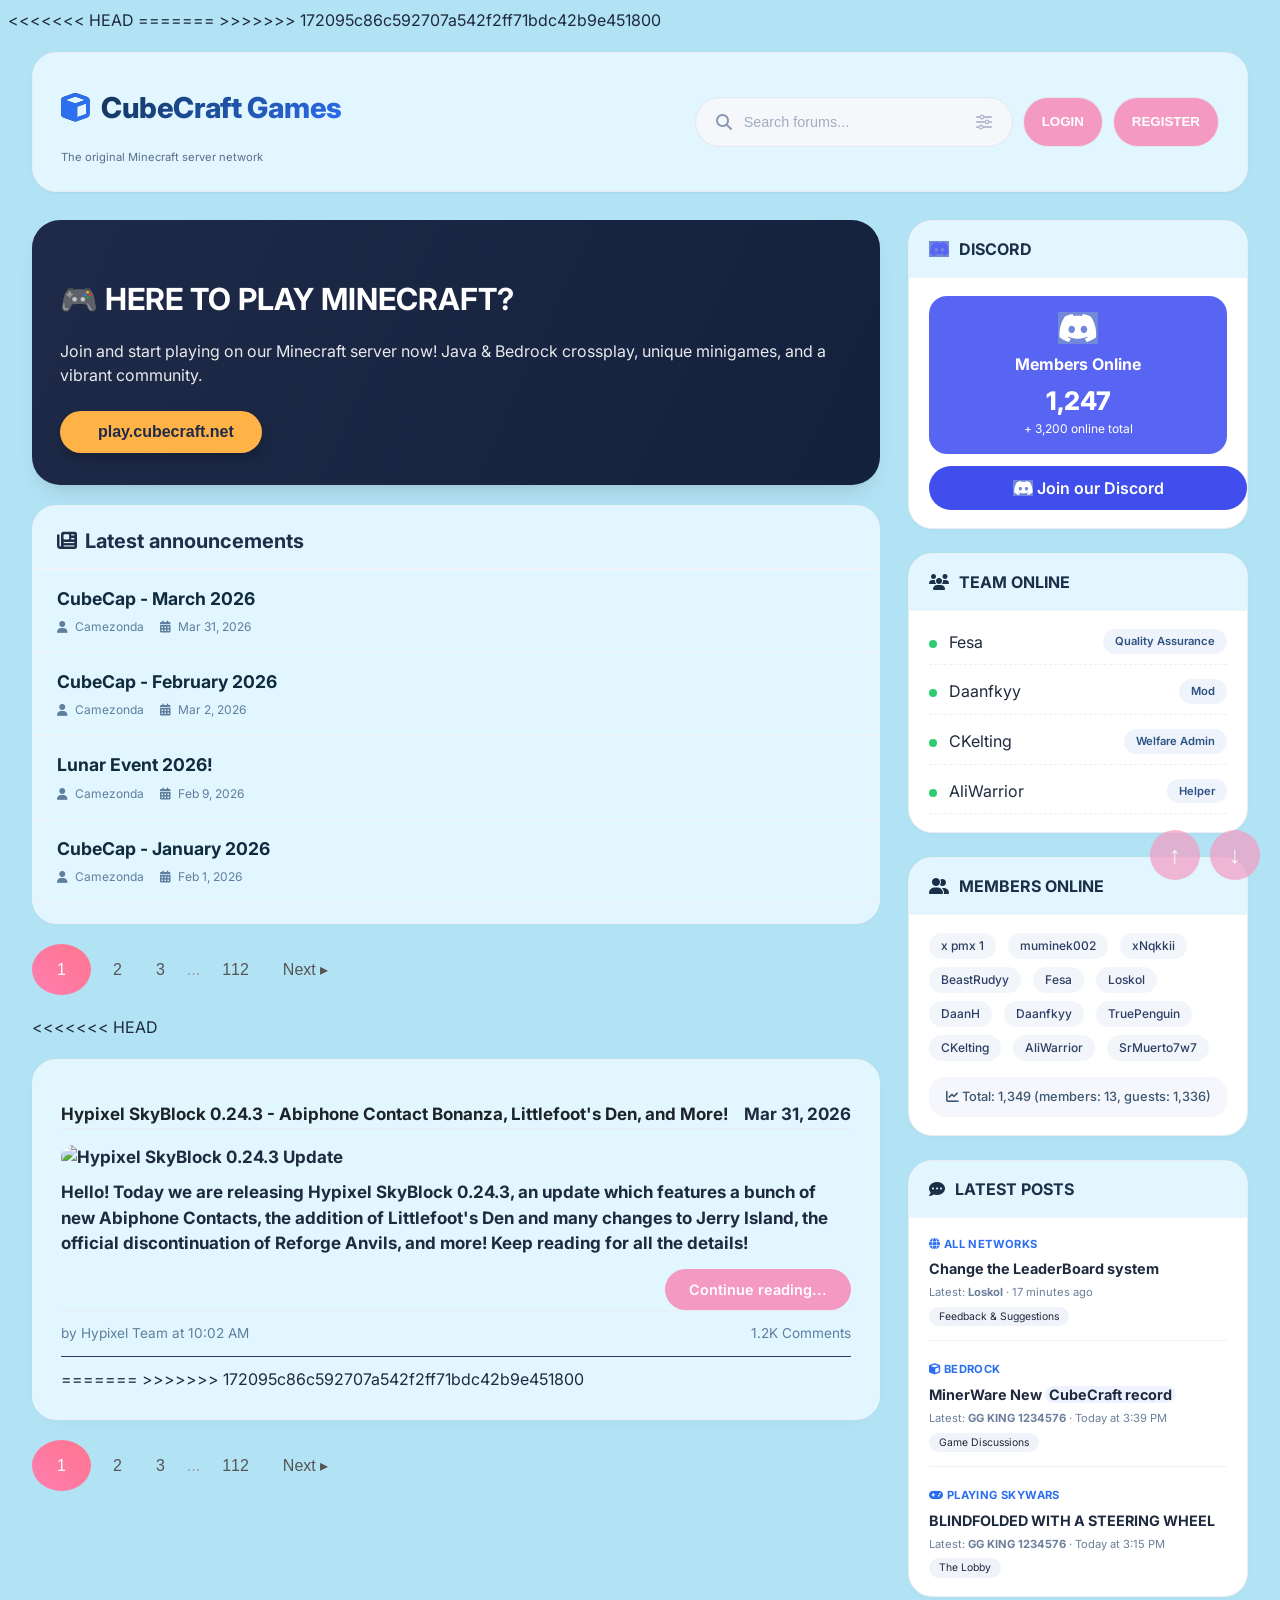
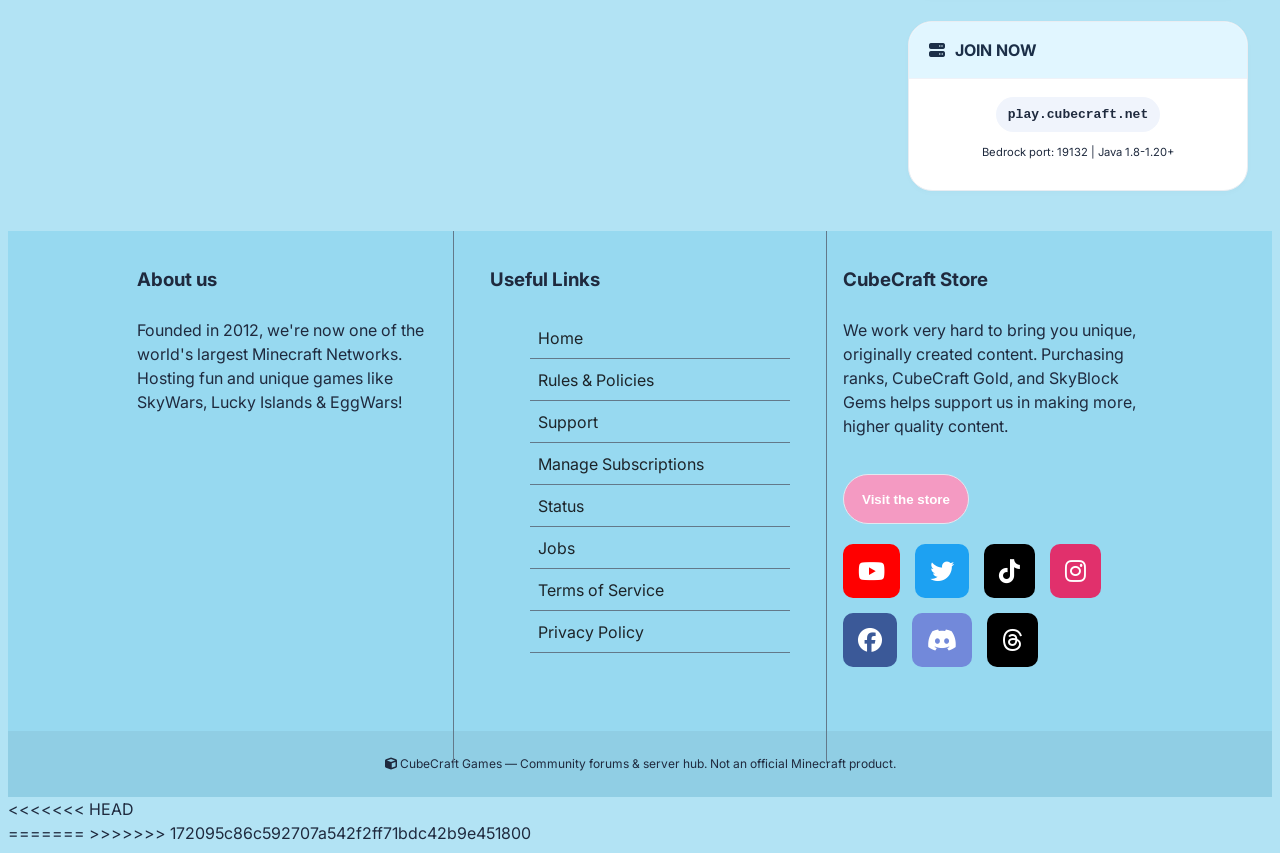
==== index.html @ 1e8a39d2 "fix conflict" ====
<!DOCTYPE html>
<html lang="en">

<head>
  <meta charset="UTF-8">
  <meta name="viewport" content="width=device-width, initial-scale=1.0, viewport-fit=cover">
  <title>CubeCraft Games - Community & Forums</title>
  <!-- Font Awesome & Google Fonts -->
  <link rel="stylesheet" href="https://cdnjs.cloudflare.com/ajax/libs/font-awesome/6.0.0-beta3/css/all.min.css">
<<<<<<< HEAD
  <link rel="stylesheet"
    href="https://fonts.googleapis.com/css2?family=Inter:opsz,wght@14..32,300;400;500;600;700&display=swap">
=======
  <link rel="stylesheet" href="https://fonts.googleapis.com/css2?family=Inter:opsz,wght@14..32,300;400;500;600;700&display=swap">
>>>>>>> 172095c86c592707a542f2ff71bdc42b9e451800
  <link rel="stylesheet" href="https://cdnjs.cloudflare.com/ajax/libs/font-awesome/6.5.0/css/all.min.css">
  <!-- External CSS -->
  <link rel="stylesheet" href="./css/main.css">
  <!-- <link rel="stylesheet" href="./lib/all.min.css">
  <link rel="stylesheet" href="./lib/all.min1.css"> -->
</head>

<body>
  <div class="forum-wrapper">
    <!-- Header with logo + search -->
    <div class="cl forum-header">
      <div class="logo-area">
        <h1><i class="fas fa-cube" style="color: #2B6EF0; margin-right: 6px;"></i> CubeCraft Games</h1>
        <p>The original Minecraft server network</p>
      </div>
      <div class="header-right">
        <div class="search-area">
          <i class="fas fa-search"></i>
          <input type="text" placeholder="Search forums...">
          <i class="fas fa-sliders-h" style="opacity: 0.6;"></i>
        </div>
        <div class="login-area">
          <button>LOGIN</button>
        </div>
        <div class="register-area">
          <button>REGISTER</button>
        </div>
      </div>
      <!-- <div class="nav">
        <ul>
          <li></li>
          <li></li>
          <li></li>
        </ul>
      </div> -->
    </div>

    <!-- Main grid: left content + right sidebar -->
    <div class="forum-grid">
      <!-- LEFT COLUMN: main feed -->
      <div class="main-content">
        <!-- Welcome Banner -->
        <div class="welcome-card">
          <h2>🎮 HERE TO PLAY MINECRAFT?</h2>
          <p>Join and start playing on our Minecraft server now! Java & Bedrock crossplay, unique minigames, and a
            vibrant community.</p>
          <button class="btn-join" id="joinServerBtn"><i class="fab fa-minecraft"></i> play.cubecraft.net</button>
        </div>

        <!-- LATEST CUBECAP & NEWS LIST -->
        <div class="cl news-list">
          <div class="section-header">
            <i class="fas fa-newspaper"></i> Latest announcements
          </div>
          <div class="news-item">
            <div class="news-title">CubeCap - March 2026</div>
            <div class="news-meta"><span><i class="fas fa-user"></i> Camezonda</span> <span><i
                  class="fas fa-calendar-alt"></i> Mar 31, 2026</span></div>
          </div>
          <div class="news-item">
            <div class="news-title">CubeCap - February 2026</div>
            <div class="news-meta"><span><i class="fas fa-user"></i> Camezonda</span> <span><i
                  class="fas fa-calendar-alt"></i> Mar 2, 2026</span></div>
          </div>
          <div class="news-item">
            <div class="news-title">Lunar Event 2026!</div>
            <div class="news-meta"><span><i class="fas fa-user"></i> Camezonda</span> <span><i
                  class="fas fa-calendar-alt"></i> Feb 9, 2026</span></div>
          </div>
          <div class="news-item">
            <div class="news-title">CubeCap - January 2026</div>
            <div class="news-meta"><span><i class="fas fa-user"></i> Camezonda</span> <span><i
                  class="fas fa-calendar-alt"></i> Feb 1, 2026</span></div>
          </div>
        </div>

        <div class="pagination">
          <a href="#" class="page active">1</a>
          <a href="#" class="page">2</a>
          <a href="#" class="page">3</a>
          <span class="dots">...</span>
          <a href="#" class="page">112</a>
          <a href="#" class="next">Next ▸</a>
        </div>

        <!-- Main text block: Hello CubeCrafters + Goodbye Nether / Overworld -->
<<<<<<< HEAD
        <!-- <div class="cl announcement-block">
=======
        <div class="cl announcement-block">
>>>>>>> 172095c86c592707a542f2ff71bdc42b9e451800
          <h3>👋 Hello CubeCrafters!</h3>
          <p>We’re changing things up, starting fresh in 2026. CubeCraft Monthly content posts will no longer happen. We
            intended for CubeCraft Monthly content drops to occur at the start of every month, with content released at
            that time. We’ve released all the minor content we wanted, and we’re now getting to the bigger long-term
            content drops, which means some months might not have big updates.</p>
          <p>But we still want to give you a monthly post. Introducing <strong>CubeCap!</strong> - An end of month recap
            of updates, events and other miscellaneous announcements to share with you. All your news in one place!</p>

          <div class="highlight">
            <i class="fas fa-fire" style="margin-right: 10px;"></i> <strong>Goodbye Nether... Hello Overworld!</strong>
          </div>
          <p>Now we all know the Free for All Nether map is not the most loved map. So it’s time to put out its flame.
            But we don’t want to remove a map without adding a new one. Introducing <strong>Overworld!</strong> - Using
            the foundations of Nether, we’ve ripped the roof off and converted it into an Overworld paradise. Available
            on Java & Bedrock, check it out!</p>
          <p style="margin-top: 12px; font-style: italic; background: #F8F2E7; padding: 12px; border-radius: 20px;">🌿
            Overworld FFA is now live — explore lush forests, ancient ruins, and fight in the open air.</p>
<<<<<<< HEAD
        </div> -->

        <div class="cl announcement-block">
          <div class="block-post">
            <h2 class="block-header">
              <a href="#">
                Hypixel SkyBlock 0.24.3 - Abiphone Contact Bonanza, Littlefoot's Den, and More!
              </a>
              <span>
                Mar 31, 2026
              </span>
            </h2>
            <div class="block-image">
              <img src="https://hypixel.net/attachments/banner-png.3557570/" alt="Hypixel SkyBlock 0.24.3 Update">
              Hello! Today we are releasing Hypixel SkyBlock 0.24.3, an update which features a bunch of new Abiphone Contacts, the addition of Littlefoot's Den and many changes to Jerry Island, the official discontinuation of Reforge Anvils, and more! Keep reading for all the details!
              <a href="#">Continue reading...</a>
            </div>
            <div class="block-footer">
              <span>by Hypixel Team at 10:02 AM</span>
              <span>1.2K Comments</span>
            </div>
          </div>
=======
>>>>>>> 172095c86c592707a542f2ff71bdc42b9e451800
        </div>

        <div class="pagination">
          <a href="#" class="page active">1</a>
          <a href="#" class="page">2</a>
          <a href="#" class="page">3</a>
          <span class="dots">...</span>
          <a href="#" class="page">112</a>
          <a href="#" class="next">Next ▸</a>
        </div>
      </div>


      <!-- RIGHT SIDEBAR: all community widgets -->
      <div class="sidebar">
        <!-- Discord widget -->
        <div class="widget">
          <div class="cl widget-title">
            <i class="fab fa-discord" style="color:#5865F2;"></i> DISCORD
          </div>
          <div class="widget-content">
            <div class="discord-stats">
              <i class="fab fa-discord fa-2x"></i>
              <div style="font-weight: bold; margin: 6px 0;">Members Online</div>
              <div style="font-size: 1.6rem; font-weight: 800;">1,247</div>
              <div style="font-size: 0.75rem;">+ 3,200 online total</div>
            </div>
            <a href="#" class="discord-btn" id="discordBtn"><i class="fab fa-discord"></i> Join our Discord</a>
          </div>
        </div>

        <!-- TEAM ONLINE widget -->
        <div class="widget">
          <div class="cl widget-title">
            <i class="fas fa-users"></i> TEAM ONLINE
          </div>
          <div class="widget-content">
            <div class="team-list">
              <div class="team-member"><span><span class="online-dot"></span> Fesa</span><span
                  class="role-badge">Quality Assurance</span></div>
              <div class="team-member"><span><span class="online-dot"></span> Daanfkyy</span><span
                  class="role-badge">Mod</span></div>
              <div class="team-member"><span><span class="online-dot"></span> CKelting</span><span
                  class="role-badge">Welfare Admin</span></div>
              <div class="team-member"><span><span class="online-dot"></span> AliWarrior</span><span
                  class="role-badge">Helper</span></div>
            </div>
          </div>
        </div>

        <!-- MEMBERS ONLINE -->
        <div class="widget">
          <div class="cl widget-title">
            <i class="fas fa-user-friends"></i> MEMBERS ONLINE
          </div>
          <div class="widget-content">
            <div class="username-cloud">
              <span>x pmx 1</span> <span>muminek002</span> <span>xNqkkii</span> <span>BeastRudyy</span>
              <span>Fesa</span> <span>Loskol</span> <span>DaanH</span> <span>Daanfkyy</span>
              <span>TruePenguin</span> <span>CKelting</span> <span>AliWarrior</span> <span>SrMuerto7w7</span>
            </div>
            <div class="total-stats">
              <i class="fas fa-chart-line"></i> Total: 1,349 (members: 13, guests: 1,336)
            </div>
          </div>
        </div>

        <!-- LATEST POSTS -->
        <div class="widget">
          <div class="cl widget-title">
            <i class="fas fa-comment-dots"></i> LATEST POSTS
          </div>
          <div class="widget-content">
            <div class="post-item">
              <div class="post-category"><i class="fas fa-globe"></i> All Networks</div>
              <div class="post-title">Change the LeaderBoard system</div>
              <div class="post-meta">Latest: <strong>Loskol</strong> · 17 minutes ago</div>
              <span class="forum-name">Feedback & Suggestions</span>
            </div>
            <div class="post-item">
              <div class="post-category"><i class="fas fa-cube"></i> Bedrock</div>
              <div class="post-title">MinerWare New <span
                  style="background:#EFF3FF; padding:0 4px; border-radius:12px;">CubeCraft record</span></div>
              <div class="post-meta">Latest: <strong>GG KING 1234576</strong> · Today at 3:39 PM</div>
              <span class="forum-name">Game Discussions</span>
            </div>
            <div class="post-item">
              <div class="post-category"><i class="fas fa-gamepad"></i> PLAYING SKYWARS</div>
              <div class="post-title">BLINDFOLDED WITH A STEERING WHEEL</div>
              <div class="post-meta">Latest: <strong>GG KING 1234576</strong> · Today at 3:15 PM</div>
              <span class="forum-name">The Lobby</span>
            </div>
          </div>
        </div>

        <!-- server IP quick reference -->
        <div class="widget">
          <div class="cl widget-title">
            <i class="fas fa-server"></i> JOIN NOW
          </div>
          <div class="widget-content" style="text-align: center;">
            <code
              style="background:#F0F4FC; padding: 8px 12px; border-radius: 32px; display:inline-block; font-weight:600;">play.cubecraft.net</code>
            <p style="font-size: 0.7rem; margin-top: 12px;">Bedrock port: 19132 | Java 1.8-1.20+</p>
          </div>
        </div>
      </div>
    </div>


  </div>

  <footer class="footer">
    <div class="pageContent">
      <div class="block">
        <div class="block-container">
          <h3>About us</h3>
          <p>Founded in 2012, we're now one of the world's largest Minecraft Networks. Hosting fun and unique games like
            SkyWars, Lucky Islands & EggWars!</p>
        </div>
      </div>
      <div class="block">
        <div class="block-container">
          <h3> Useful Links</h3>
          <ul style="list-style: none;">
            <li><a href="#">Home</a></li>
            <li><a href="#">Rules & Policies</a></li>
            <li><a href="#">Support</a></li>
            <li><a href="#">Manage Subscriptions</a></li>
            <li><a href="#">Status</a></li>
            <li><a href="#">Jobs</a></li>
            <li><a href="#">Terms of Service</a></li>
            <li><a href="#">Privacy Policy</a></li>
          </ul>
        </div>
      </div>
      <div class="block login-area block-3">
        <div class="block-container">
          <h3>CubeCraft Store</h3>
          <p>We work very hard to bring you unique, originally created content. Purchasing ranks, CubeCraft Gold, and
            SkyBlock Gems helps support us in making more, higher quality content.</p>
          <button style="margin: 20px 0px;">Visit the store</button>
        </div>
        <div class="social">
          <i class="fa-brands fa-youtube"></i>
          <i class="fa-brands fa-twitter"></i>
          <i class="fa-brands fa-tiktok"></i>
          <i class="fa-brands fa-instagram"></i>
          <i class="fa-brands fa-facebook"></i>
          <i class="fa-brands fa-discord"></i>
          <i class="fa-brands fa-threads"></i>
        </div>
      </div>
    </div>
  </footer>

  <footer class="footer-note">
    <i class="fas fa-cube"></i> CubeCraft Games — Community forums & server hub. Not an official Minecraft product.
  </footer>
<<<<<<< HEAD
  <div class="scrollButtons">
    <button id="scrollUpBtn" title="Lên đầu trang">↑</button>
    <button id="scrollDownBtn" title="Xuống cuối trang">↓</button>
  </div>
=======
>>>>>>> 172095c86c592707a542f2ff71bdc42b9e451800

  <script src="./js/script.js"></script>
</body>

</html>
---- css/main.css ----
<<<<<<< HEAD
* {
    margin: 0;
    padding: 0;
    box-sizing: border-box;
}

body {
    font-family: 'Inter', sans-serif;
    background: #b2e3f4;
    color: #1F2A3E;
    line-height: 1.5;
}

a {
    text-decoration: none;
    color: #1d2429;
}

h3 {
    height: 36px;
    margin-bottom: 6px;
}

li {
    padding: 8px;
    margin-bottom: 1px;
    border-bottom: 1px solid #63798a;
}

.forum-wrapper {
    max-width: 1350px;
    margin: 0 auto;
    padding: 20px 24px 40px;
    position: relative;
}

.cl {
    background-color: #e1f6ff !important;
}

/* header */
.forum-header {
    background: #FFFFFF;
    border-radius: 24px;
    padding: 14px 28px;
    margin-bottom: 28px;
    box-shadow: 0 2px 8px rgba(0, 0, 0, 0.02), 0 1px 2px rgba(0, 0, 0, 0.05);
    display: flex;
    align-items: center;
    justify-content: space-between;
    flex-wrap: wrap;
    
    border: 1px solid #E9EDF2;
    position: sticky;
    top: 0px;
    transition: 0.4s;
}

.forum-header.sticky-active {
    box-shadow: 0 5px 15px rgba(0,0,0,0.2);
    border-radius: 0 0 24px 24px;
}

.logo-area h1 {
    font-size: 1.8rem;
    font-weight: 800;
    background: linear-gradient(135deg, #0F2B3D, #2B6EF0);
    -webkit-background-clip: text;
    background-clip: text;
    color: transparent;
    letter-spacing: -0.3px;
}

.logo-area p {
    font-size: 0.7rem;
    color: #5B6E8C;
    margin-top: 2px;
}

.search-area {
    background: #F5F7FB;
    border-radius: 48px;
    padding: 6px 20px;
    display: flex;
    align-items: center;
    gap: 12px;
    border: 1px solid #E2E8F0;
}

.search-area i {
    color: #8A99B4;
}

.search-area input {
    border: none;
    background: transparent;
    padding: 10px 0;
    font-size: 0.9rem;
    width: 220px;
    outline: none;
    font-weight: 500;
}

.search-area input::placeholder {
    color: #A0AEC0;
}

.header-right {
    display: flex;
    align-items: center;
    gap: 10px;
}

.login-area button,
.register-area button {
    border: 1px solid #E2E8F0;
    background: #f49ac2;
    color: white;
    padding: 6px 18px;
    border-radius: 999px;
    font-weight: 600;
    cursor: pointer;
    transition: background 0.2s, transform 0.2s, box-shadow 0.2s;
    display: inline-flex;
    align-items: center;
    gap: 8px;
    height: 50px;
}

.login-area button:hover,
.register-area button:hover {
    opacity: 0.5;
    transform: translateY(-3px);
}



/* 2-col layout */
.forum-grid {
    display: grid;
    grid-template-columns: 1fr 340px;
    gap: 28px;
}

.main-content {
    display: flex;
    flex-direction: column;
    gap: 20px;
}

/* welcome card */
.welcome-card {
    background: linear-gradient(115deg, #1E2A47 0%, #14213D 100%);
    border-radius: 28px;
    padding: 32px 28px;
    color: white;
    box-shadow: 0 12px 24px -12px rgba(0, 0, 0, 0.2);
}

.welcome-card h2 {
    font-size: 1.9rem;
    font-weight: 700;
    margin-bottom: 12px;
}

.welcome-card p {
    font-size: 1rem;
    opacity: 0.9;
    margin-bottom: 24px;
}

.btn-join {
    background: #FFB347;
    color: #1E2A47;
    border: none;
    padding: 12px 28px;
    border-radius: 40px;
    font-weight: 700;
    display: inline-flex;
    align-items: center;
    gap: 10px;
    font-size: 1rem;
    cursor: pointer;
    transition: 0.2s;
    box-shadow: 0 6px 12px rgba(0,0,0,0.2);
}

.btn-join:hover {
    background: #FFA01E;
    transform: translateY(-2px);
}

/* news list */
.news-list {
    background: white;
    border-radius: 24px;
    padding: 20px 0;
    border: 1px solid #EDF2F7;
    box-shadow: 0 1px 3px rgba(0,0,0,0.03);
}

.section-header {
    padding: 0 24px 12px 24px;
    border-bottom: 2px solid #F0F4FA;
    font-weight: 700;
    font-size: 1.25rem;
    display: flex;
    align-items: center;
    gap: 8px;
    color: #1E2F4A;
}

.news-item {
    padding: 16px 24px;
    border-bottom: 1px solid #F0F2F5;
    transition: 0.1s;
}

.news-item:hover {
    background: #FCFDFF;
}

.news-title {
    font-weight: 700;
    font-size: 1.1rem;
    color: #0F2B3D;
}

.news-meta {
    font-size: 0.75rem;
    color: #5F7F9E;
    margin-top: 6px;
    display: flex;
    gap: 16px;
}

.news-meta i {
    margin-right: 4px;
}

/* page */
.pagination {
    display: flex;
    align-items: center;
    gap: 10px;
    font-family: Arial;
}

.page {
    text-decoration: none;
    color: #555;
    padding: 8px 12px;
    border-radius: 50%;
    transition: 0.3s;
}

.page.active {
    background: linear-gradient(45deg, #ff7eb3, #ff758c);
    color: white;
    width: 35px;
    height: 35px;
    display: flex;
    align-items: center;
    justify-content: center;
}

.page:hover {
    background: #eee;
}

.dots {
    color: #999;
}

.next {
    text-decoration: none;
    color: #555;
    padding: 8px 12px;
}

/* announcement block */
.announcement-block {
    background: white;
    border-radius: 24px;
    padding: 28px;
    border-left: 6px solid #2B6EF0;
    border: 1px solid #EFF3F8;
    box-shadow: 0 4px 12px rgba(0,0,0,0.02);
}

.block-header {
    font-size: 17px;
    font-weight: 700;
    margin-bottom: 12px;
    display: flex;
    justify-content: space-between;
    border-bottom: 1px solid #E9EDF2;
}

.block-image {
    margin-top: 16px;
    font-size: 17px;
    font-weight: 700;
    display: flex;
    flex-direction: column;
}

.block-image img{
    width: 100%;
    border-radius: 16px;
    margin-bottom: 10px;
}

.block-image a {
    align-self: flex-end;
    background: #f49ac2;
    color: white;
    padding: 10px 24px;
    border-radius: 24px;
    font-size: 0.9rem;
    font-weight: 600;
    transition: 0.2s;
    margin-top: 12px;
    display: inline-block;
    text-decoration: none;
}

.block-image a:hover {
    transform: translateY(-2px);
    box-shadow: 0 4px 12px rgba(43, 110, 240, 0.3);
}

.block-footer {
    display: flex;
    justify-content: space-between;
    align-items: center;
    margin-bottom: 12.5px;
    padding-top: 12px;
    border-top: 1px solid #E9EDF2;
    font-size: 0.85rem;
    color: #5F7F9E;
}

.block-post {
    margin-bottom: 10px;
    border-bottom: 1px solid #2C3E66;
}


/* sidebar widgets */
.sidebar {
    display: flex;
    flex-direction: column;
    gap: 24px;
}

.widget {
    background: white;
    border-radius: 24px;
    border: 1px solid #E9EDF2;
    overflow: hidden;
    box-shadow: 0 2px 6px rgba(0,0,0,0.02);
}

.widget-title {
    background: #F8FAFE;
    padding: 16px 20px;
    font-weight: 700;
    font-size: 1rem;
    border-bottom: 1px solid #EFF2F8;
    display: flex;
    align-items: center;
    gap: 10px;
    color: #1C2F48;
}

.widget-content {
    padding: 18px 20px;
}

.discord-stats {
    background: #5865F2;
    border-radius: 18px;
    padding: 16px;
    color: white;
    margin-bottom: 12px;
    text-align: center;
}

.discord-btn {
    background: #404EED;
    display: inline-block;
    width: 100%;
    text-align: center;
    padding: 10px;
    border-radius: 40px;
    color: white;
    font-weight: 600;
    text-decoration: none;
    transition: 0.2s;
}

.discord-btn:hover {
    background: #4752C4;
}

.team-list {
    display: flex;
    flex-direction: column;
    gap: 14px;
}

.team-member {
    display: flex;
    align-items: center;
    justify-content: space-between;
    border-bottom: 1px dashed #ECF0F5;
    padding-bottom: 10px;
}

.member-name {
    font-weight: 600;
}

.role-badge {
    background: #EFF3FC;
    padding: 4px 12px;
    border-radius: 60px;
    font-size: 0.7rem;
    font-weight: 600;
    color: #2C5282;
}

.online-dot {
    width: 8px;
    height: 8px;
    background: #2ECC71;
    border-radius: 50%;
    display: inline-block;
    margin-right: 8px;
}

.username-cloud {
    display: flex;
    flex-wrap: wrap;
    gap: 8px 12px;
    margin-bottom: 16px;
}

.username-cloud span {
    background: #F2F5F9;
    padding: 4px 12px;
    border-radius: 40px;
    font-size: 0.75rem;
    font-weight: 500;
    color: #2C3E66;
}

.total-stats {
    font-size: 0.8rem;
    background: #F5F7FC;
    padding: 10px;
    border-radius: 16px;
    text-align: center;
    margin-top: 8px;
    color: #3A5670;
    font-weight: 500;
}

.post-item {
    margin-bottom: 20px;
    border-bottom: 1px solid #F0F2F6;
    padding-bottom: 14px;
}

.post-item:last-child {
    border-bottom: none;
    margin-bottom: 0;
    padding-bottom: 0;
}

.post-category {
    font-size: 0.7rem;
    font-weight: 700;
    text-transform: uppercase;
    color: #2B6EF0;
    letter-spacing: 0.4px;
}

.post-title {
    font-weight: 700;
    margin: 6px 0 4px;
    font-size: 0.9rem;
}

.post-meta {
    font-size: 0.7rem;
    color: #6C7F9C;
}

.forum-name {
    background: #F0F3F9;
    display: inline-block;
    padding: 2px 10px;
    border-radius: 30px;
    font-size: 0.65rem;
    margin-top: 6px;
}

.footer {
    background: #97d9f0;
    height: 500px;
    padding: 0px 220px;
}

.footer-note {
    /* margin-top: 40px; */
    text-align: center;
    font-size: 0.75rem;
    background-color: #90cee4;
    /* border-top: 1px solid #E2E8F0; */
    padding: 24px 0px;
}

.pageContent {
    max-width: 600px !important;
    z-index: 2;
    position: relative;
    display: flex;
    flex-direction: row;
    gap: 20px;
    margin: 0 auto;
    justify-content: center;
}

.block {
    display: flex;
    flex-direction: column;
    min-height: 500px;
    padding: 16px;
    min-width: 300px;
}

.block:last-child {
    border-left: 1px solid #63798a;
}

.block:first-child {
    border-right: 1px solid #63798a;
}

.social {
    display: flex;
    gap: 15px;
    flex-wrap: wrap;
}

.social i {
    font-size: 24px;
    padding: 15px;
    border-radius: 10px;
    color: white;
}

.fa-youtube { background: red; }
.fa-twitter { background: #1da1f2; }
.fa-tiktok { background: black; }
.fa-instagram { background: #e1306c; }
.fa-facebook { background: #3b5998; }
.fa-discord { background: #7289da; }
.fa-threads {background: black;}

.link-buttons {
    display: flex;
    flex-wrap: wrap;
    gap: 10px;
    margin-top: 10px;
}

.link-buttons button {
    background: #FFFFFF;
    border: 1px solid #E2E8F0;
    color: #1F2A3E;
    padding: 8px 12px;
    border-radius: 20px;
    font-family: 'Inter', sans-serif;
    font-weight: 500;
    cursor: pointer;
    transition: background 0.2s;
}

.link-buttons button:hover {
    background: #F5F7FB;
}

#scrollUpBtn, #scrollDownBtn {
  position: fixed;
  right: 20px;
  color: white;
  border: none;
  border-radius: 50%;
  width: 50px;
  height: 50px;
  font-size: 24px;
  cursor: pointer;
  opacity: 0.7;
  transition: opacity 0.3s;
  z-index: 1000;
  background-color: #f49ac2;
}

#scrollUpBtn {
  bottom: 20px;
  right: 80px;
}

#scrollDownBtn {
  bottom: 20px;
  right: 20px;
}

#scrollUpBtn:hover, #scrollDownBtn:hover {
  opacity: .5;
  transform: translateY(-2.5px);
}

@media (max-width: 880px) {
    .forum-grid {
        grid-template-columns: 1fr;
    }
    .forum-header {
        flex-direction: column;
        align-items: stretch;
    }
    .search-area {
        width: 100%;
    }
    .search-area input {
        width: 100%;
    }
=======
* {
    margin: 0;
    padding: 0;
    box-sizing: border-box;
}

body {
    font-family: 'Inter', sans-serif;
    background: #b2e3f4;
    color: #1F2A3E;
    line-height: 1.5;
}

a {
    text-decoration: none;
    color: #1d2429;
}

h3 {
    height: 36px;
    margin-bottom: 6px;
}

li {
    padding: 8px;
    margin-bottom: 1px;
    border-bottom: 1px solid #63798a;
}

.forum-wrapper {
    max-width: 1350px;
    margin: 0 auto;
    padding: 20px 24px 40px;
    position: relative;
}

.cl {
    background-color: #e1f6ff !important;
}

/* header */
.forum-header {
    background: #FFFFFF;
    border-radius: 24px;
    padding: 14px 28px;
    margin-bottom: 28px;
    box-shadow: 0 2px 8px rgba(0, 0, 0, 0.02), 0 1px 2px rgba(0, 0, 0, 0.05);
    display: flex;
    align-items: center;
    justify-content: space-between;
    flex-wrap: wrap;
    
    border: 1px solid #E9EDF2;
    position: sticky;
    top: 0px;
    transition: 0.4s;
}

.forum-header.sticky-active {
    box-shadow: 0 5px 15px rgba(0,0,0,0.2);
    border-radius: 0 0 24px 24px;
}

.logo-area h1 {
    font-size: 1.8rem;
    font-weight: 800;
    background: linear-gradient(135deg, #0F2B3D, #2B6EF0);
    -webkit-background-clip: text;
    background-clip: text;
    color: transparent;
    letter-spacing: -0.3px;
}

.logo-area p {
    font-size: 0.7rem;
    color: #5B6E8C;
    margin-top: 2px;
}

.search-area {
    background: #F5F7FB;
    border-radius: 48px;
    padding: 6px 20px;
    display: flex;
    align-items: center;
    gap: 12px;
    border: 1px solid #E2E8F0;
}

.search-area i {
    color: #8A99B4;
}

.search-area input {
    border: none;
    background: transparent;
    padding: 10px 0;
    font-size: 0.9rem;
    width: 220px;
    outline: none;
    font-weight: 500;
}

.search-area input::placeholder {
    color: #A0AEC0;
}

.header-right {
    display: flex;
    align-items: center;
    gap: 10px;
}

.login-area button,
.register-area button {
    border: 1px solid #E2E8F0;
    background: #f49ac2;
    color: white;
    padding: 6px 18px;
    border-radius: 999px;
    font-weight: 600;
    cursor: pointer;
    transition: background 0.2s, transform 0.2s, box-shadow 0.2s;
    display: inline-flex;
    align-items: center;
    gap: 8px;
    height: 50px;
}

.login-area button:hover,
.register-area button:hover {
    opacity: 0.5;
    transform: translateY(-3px);
}



/* 2-col layout */
.forum-grid {
    display: grid;
    grid-template-columns: 1fr 340px;
    gap: 28px;
}

.main-content {
    display: flex;
    flex-direction: column;
    gap: 20px;
}

/* welcome card */
.welcome-card {
    background: linear-gradient(115deg, #1E2A47 0%, #14213D 100%);
    border-radius: 28px;
    padding: 32px 28px;
    color: white;
    box-shadow: 0 12px 24px -12px rgba(0, 0, 0, 0.2);
}

.welcome-card h2 {
    font-size: 1.9rem;
    font-weight: 700;
    margin-bottom: 12px;
}

.welcome-card p {
    font-size: 1rem;
    opacity: 0.9;
    margin-bottom: 24px;
}

.btn-join {
    background: #FFB347;
    color: #1E2A47;
    border: none;
    padding: 12px 28px;
    border-radius: 40px;
    font-weight: 700;
    display: inline-flex;
    align-items: center;
    gap: 10px;
    font-size: 1rem;
    cursor: pointer;
    transition: 0.2s;
    box-shadow: 0 6px 12px rgba(0,0,0,0.2);
}

.btn-join:hover {
    background: #FFA01E;
    transform: translateY(-2px);
}

/* news list */
.news-list {
    background: white;
    border-radius: 24px;
    padding: 20px 0;
    border: 1px solid #EDF2F7;
    box-shadow: 0 1px 3px rgba(0,0,0,0.03);
}

.section-header {
    padding: 0 24px 12px 24px;
    border-bottom: 2px solid #F0F4FA;
    font-weight: 700;
    font-size: 1.25rem;
    display: flex;
    align-items: center;
    gap: 8px;
    color: #1E2F4A;
}

.news-item {
    padding: 16px 24px;
    border-bottom: 1px solid #F0F2F5;
    transition: 0.1s;
}

.news-item:hover {
    background: #FCFDFF;
}

.news-title {
    font-weight: 700;
    font-size: 1.1rem;
    color: #0F2B3D;
}

.news-meta {
    font-size: 0.75rem;
    color: #5F7F9E;
    margin-top: 6px;
    display: flex;
    gap: 16px;
}

.news-meta i {
    margin-right: 4px;
}

/* page */
.pagination {
    display: flex;
    align-items: center;
    gap: 10px;
    font-family: Arial;
}

.page {
    text-decoration: none;
    color: #555;
    padding: 8px 12px;
    border-radius: 50%;
    transition: 0.3s;
}

.page.active {
    background: linear-gradient(45deg, #ff7eb3, #ff758c);
    color: white;
    width: 35px;
    height: 35px;
    display: flex;
    align-items: center;
    justify-content: center;
}

.page:hover {
    background: #eee;
}

.dots {
    color: #999;
}

.next {
    text-decoration: none;
    color: #555;
    padding: 8px 12px;
}

/* announcement block */
.announcement-block {
    background: white;
    border-radius: 24px;
    padding: 28px;
    border-left: 6px solid #2B6EF0;
    border: 1px solid #EFF3F8;
    box-shadow: 0 4px 12px rgba(0,0,0,0.02);
}

.announcement-block h3 {
    font-size: 1.6rem;
    font-weight: 700;
    margin-bottom: 16px;
    color: #0F2E3F;
}

.announcement-block p {
    margin-bottom: 16px;
    color: #2C3E50;
    line-height: 1.55;
}

.highlight {
    background: #F0F7FF;
    padding: 12px 18px;
    border-radius: 20px;
    font-weight: 500;
    margin: 20px 0;
    color: #1E4A76;
}

/* sidebar widgets */
.sidebar {
    display: flex;
    flex-direction: column;
    gap: 24px;
}

.widget {
    background: white;
    border-radius: 24px;
    border: 1px solid #E9EDF2;
    overflow: hidden;
    box-shadow: 0 2px 6px rgba(0,0,0,0.02);
}

.widget-title {
    background: #F8FAFE;
    padding: 16px 20px;
    font-weight: 700;
    font-size: 1rem;
    border-bottom: 1px solid #EFF2F8;
    display: flex;
    align-items: center;
    gap: 10px;
    color: #1C2F48;
}

.widget-content {
    padding: 18px 20px;
}

.discord-stats {
    background: #5865F2;
    border-radius: 18px;
    padding: 16px;
    color: white;
    margin-bottom: 12px;
    text-align: center;
}

.discord-btn {
    background: #404EED;
    display: inline-block;
    width: 100%;
    text-align: center;
    padding: 10px;
    border-radius: 40px;
    color: white;
    font-weight: 600;
    text-decoration: none;
    transition: 0.2s;
}

.discord-btn:hover {
    background: #4752C4;
}

.team-list {
    display: flex;
    flex-direction: column;
    gap: 14px;
}

.team-member {
    display: flex;
    align-items: center;
    justify-content: space-between;
    border-bottom: 1px dashed #ECF0F5;
    padding-bottom: 10px;
}

.member-name {
    font-weight: 600;
}

.role-badge {
    background: #EFF3FC;
    padding: 4px 12px;
    border-radius: 60px;
    font-size: 0.7rem;
    font-weight: 600;
    color: #2C5282;
}

.online-dot {
    width: 8px;
    height: 8px;
    background: #2ECC71;
    border-radius: 50%;
    display: inline-block;
    margin-right: 8px;
}

.username-cloud {
    display: flex;
    flex-wrap: wrap;
    gap: 8px 12px;
    margin-bottom: 16px;
}

.username-cloud span {
    background: #F2F5F9;
    padding: 4px 12px;
    border-radius: 40px;
    font-size: 0.75rem;
    font-weight: 500;
    color: #2C3E66;
}

.total-stats {
    font-size: 0.8rem;
    background: #F5F7FC;
    padding: 10px;
    border-radius: 16px;
    text-align: center;
    margin-top: 8px;
    color: #3A5670;
    font-weight: 500;
}

.post-item {
    margin-bottom: 20px;
    border-bottom: 1px solid #F0F2F6;
    padding-bottom: 14px;
}

.post-item:last-child {
    border-bottom: none;
    margin-bottom: 0;
    padding-bottom: 0;
}

.post-category {
    font-size: 0.7rem;
    font-weight: 700;
    text-transform: uppercase;
    color: #2B6EF0;
    letter-spacing: 0.4px;
}

.post-title {
    font-weight: 700;
    margin: 6px 0 4px;
    font-size: 0.9rem;
}

.post-meta {
    font-size: 0.7rem;
    color: #6C7F9C;
}

.forum-name {
    background: #F0F3F9;
    display: inline-block;
    padding: 2px 10px;
    border-radius: 30px;
    font-size: 0.65rem;
    margin-top: 6px;
}

.footer {
    background: #97d9f0;
    height: 500px;
    padding: 0px 220px;
}

.footer-note {
    /* margin-top: 40px; */
    text-align: center;
    font-size: 0.75rem;
    background-color: #90cee4;
    /* border-top: 1px solid #E2E8F0; */
    padding: 24px 0px;
}

.pageContent {
    max-width: 600px !important;
    z-index: 2;
    position: relative;
    display: flex;
    flex-direction: row;
    gap: 20px;
    margin: 0 auto;
    justify-content: center;
}

.block {
    display: flex;
    flex-direction: column;
    min-height: 500px;
    padding: 16px;
    min-width: 300px;
}

.block:last-child {
    border-left: 1px solid #63798a;
}

.block:first-child {
    border-right: 1px solid #63798a;
}

.social {
    display: flex;
    gap: 15px;
    flex-wrap: wrap;
}

.social i {
    font-size: 24px;
    padding: 15px;
    border-radius: 10px;
    color: white;
}

.fa-youtube { background: red; }
.fa-twitter { background: #1da1f2; }
.fa-tiktok { background: black; }
.fa-instagram { background: #e1306c; }
.fa-facebook { background: #3b5998; }
.fa-discord { background: #7289da; }
.fa-threads {background: black;}

.link-buttons {
    display: flex;
    flex-wrap: wrap;
    gap: 10px;
    margin-top: 10px;
}

.link-buttons button {
    background: #FFFFFF;
    border: 1px solid #E2E8F0;
    color: #1F2A3E;
    padding: 8px 12px;
    border-radius: 20px;
    font-family: 'Inter', sans-serif;
    font-weight: 500;
    cursor: pointer;
    transition: background 0.2s;
}

.link-buttons button:hover {
    background: #F5F7FB;
}

@media (max-width: 880px) {
    .forum-grid {
        grid-template-columns: 1fr;
    }
    .forum-header {
        flex-direction: column;
        align-items: stretch;
    }
    .search-area {
        width: 100%;
    }
    .search-area input {
        width: 100%;
    }
>>>>>>> 172095c86c592707a542f2ff71bdc42b9e451800
}
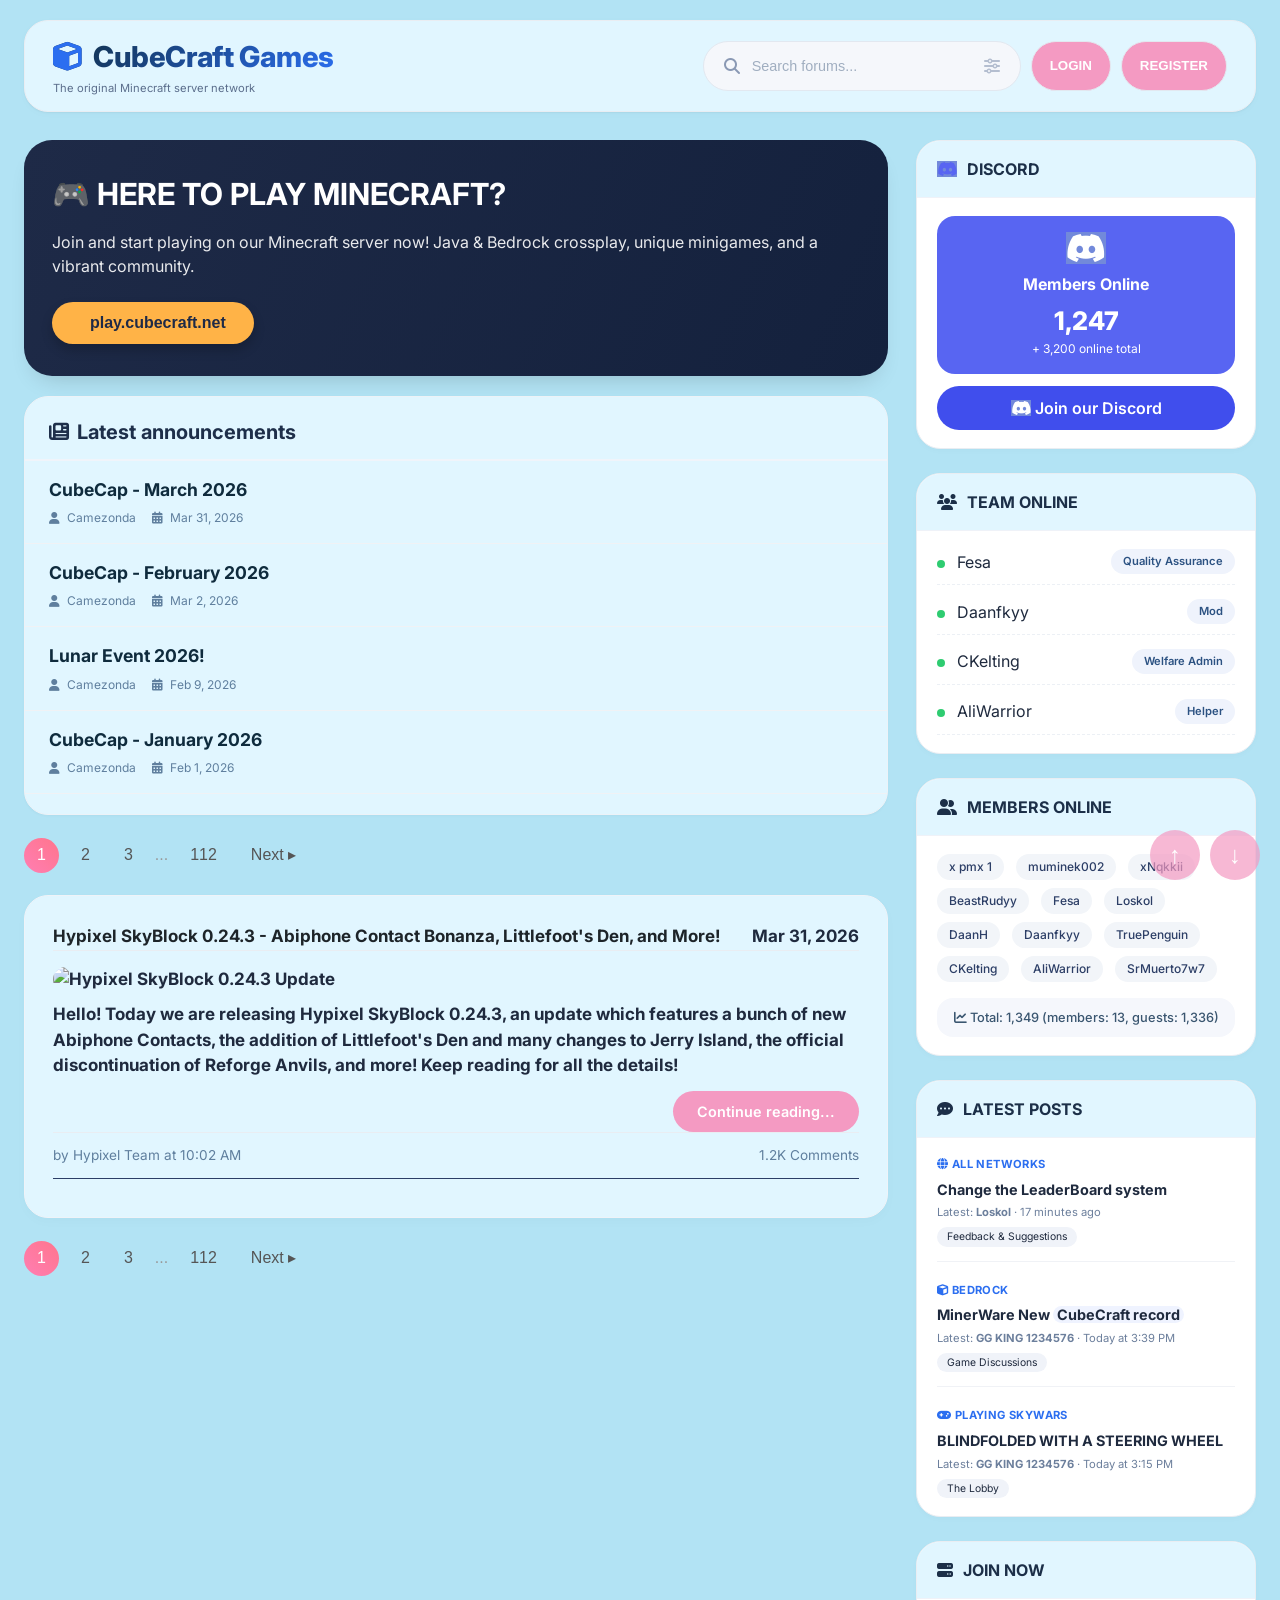
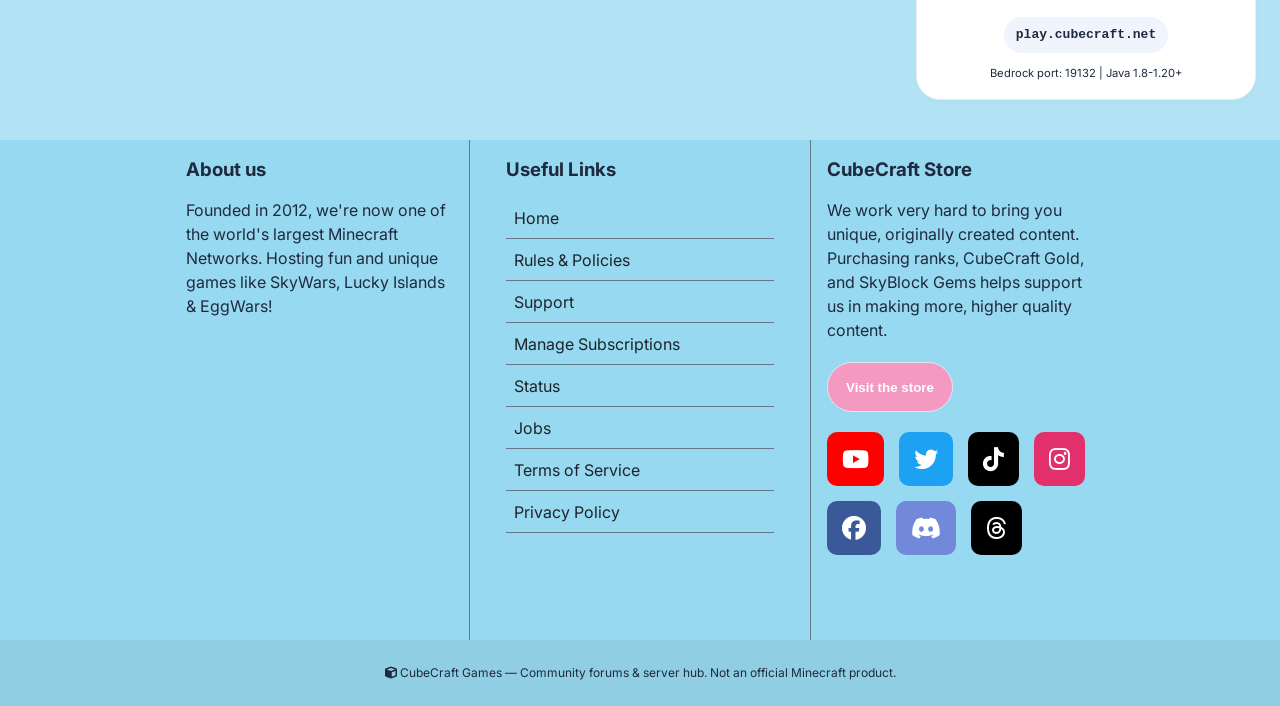
==== commit 08be3149: "fix merge conflict" ====
--- a/index.html
+++ b/index.html
@@ -7,12 +7,8 @@
   <title>CubeCraft Games - Community & Forums</title>
   <!-- Font Awesome & Google Fonts -->
   <link rel="stylesheet" href="https://cdnjs.cloudflare.com/ajax/libs/font-awesome/6.0.0-beta3/css/all.min.css">
-<<<<<<< HEAD
-  <link rel="stylesheet"
-    href="https://fonts.googleapis.com/css2?family=Inter:opsz,wght@14..32,300;400;500;600;700&display=swap">
-=======
   <link rel="stylesheet" href="https://fonts.googleapis.com/css2?family=Inter:opsz,wght@14..32,300;400;500;600;700&display=swap">
->>>>>>> 172095c86c592707a542f2ff71bdc42b9e451800
+  <link rel="stylesheet" href="https://fonts.googleapis.com/css2?family=Inter:opsz,wght@14..32,300;400;500;600;700&display=swap">
   <link rel="stylesheet" href="https://cdnjs.cloudflare.com/ajax/libs/font-awesome/6.5.0/css/all.min.css">
   <!-- External CSS -->
   <link rel="stylesheet" href="./css/main.css">
@@ -99,11 +95,7 @@
         </div>
 
         <!-- Main text block: Hello CubeCrafters + Goodbye Nether / Overworld -->
-<<<<<<< HEAD
         <!-- <div class="cl announcement-block">
-=======
-        <div class="cl announcement-block">
->>>>>>> 172095c86c592707a542f2ff71bdc42b9e451800
           <h3>👋 Hello CubeCrafters!</h3>
           <p>We’re changing things up, starting fresh in 2026. CubeCraft Monthly content posts will no longer happen. We
             intended for CubeCraft Monthly content drops to occur at the start of every month, with content released at
@@ -121,7 +113,6 @@
             on Java & Bedrock, check it out!</p>
           <p style="margin-top: 12px; font-style: italic; background: #F8F2E7; padding: 12px; border-radius: 20px;">🌿
             Overworld FFA is now live — explore lush forests, ancient ruins, and fight in the open air.</p>
-<<<<<<< HEAD
         </div> -->
 
         <div class="cl announcement-block">
@@ -144,8 +135,6 @@
               <span>1.2K Comments</span>
             </div>
           </div>
-=======
->>>>>>> 172095c86c592707a542f2ff71bdc42b9e451800
         </div>
 
         <div class="pagination">
@@ -305,15 +294,7 @@
   <footer class="footer-note">
     <i class="fas fa-cube"></i> CubeCraft Games — Community forums & server hub. Not an official Minecraft product.
   </footer>
-<<<<<<< HEAD
   <div class="scrollButtons">
     <button id="scrollUpBtn" title="Lên đầu trang">↑</button>
     <button id="scrollDownBtn" title="Xuống cuối trang">↓</button>
   </div>
-=======
->>>>>>> 172095c86c592707a542f2ff71bdc42b9e451800
-
-  <script src="./js/script.js"></script>
-</body>
-
-</html>
--- a/css/main.css
+++ b/css/main.css
@@ -1,4 +1,3 @@
-<<<<<<< HEAD
 * {
     margin: 0;
     padding: 0;
@@ -639,578 +638,4 @@
     .search-area input {
         width: 100%;
     }
-=======
-* {
-    margin: 0;
-    padding: 0;
-    box-sizing: border-box;
-}
-
-body {
-    font-family: 'Inter', sans-serif;
-    background: #b2e3f4;
-    color: #1F2A3E;
-    line-height: 1.5;
-}
-
-a {
-    text-decoration: none;
-    color: #1d2429;
-}
-
-h3 {
-    height: 36px;
-    margin-bottom: 6px;
-}
-
-li {
-    padding: 8px;
-    margin-bottom: 1px;
-    border-bottom: 1px solid #63798a;
-}
-
-.forum-wrapper {
-    max-width: 1350px;
-    margin: 0 auto;
-    padding: 20px 24px 40px;
-    position: relative;
-}
-
-.cl {
-    background-color: #e1f6ff !important;
-}
-
-/* header */
-.forum-header {
-    background: #FFFFFF;
-    border-radius: 24px;
-    padding: 14px 28px;
-    margin-bottom: 28px;
-    box-shadow: 0 2px 8px rgba(0, 0, 0, 0.02), 0 1px 2px rgba(0, 0, 0, 0.05);
-    display: flex;
-    align-items: center;
-    justify-content: space-between;
-    flex-wrap: wrap;
-    
-    border: 1px solid #E9EDF2;
-    position: sticky;
-    top: 0px;
-    transition: 0.4s;
-}
-
-.forum-header.sticky-active {
-    box-shadow: 0 5px 15px rgba(0,0,0,0.2);
-    border-radius: 0 0 24px 24px;
-}
-
-.logo-area h1 {
-    font-size: 1.8rem;
-    font-weight: 800;
-    background: linear-gradient(135deg, #0F2B3D, #2B6EF0);
-    -webkit-background-clip: text;
-    background-clip: text;
-    color: transparent;
-    letter-spacing: -0.3px;
-}
-
-.logo-area p {
-    font-size: 0.7rem;
-    color: #5B6E8C;
-    margin-top: 2px;
-}
-
-.search-area {
-    background: #F5F7FB;
-    border-radius: 48px;
-    padding: 6px 20px;
-    display: flex;
-    align-items: center;
-    gap: 12px;
-    border: 1px solid #E2E8F0;
-}
-
-.search-area i {
-    color: #8A99B4;
-}
-
-.search-area input {
-    border: none;
-    background: transparent;
-    padding: 10px 0;
-    font-size: 0.9rem;
-    width: 220px;
-    outline: none;
-    font-weight: 500;
-}
-
-.search-area input::placeholder {
-    color: #A0AEC0;
-}
-
-.header-right {
-    display: flex;
-    align-items: center;
-    gap: 10px;
-}
-
-.login-area button,
-.register-area button {
-    border: 1px solid #E2E8F0;
-    background: #f49ac2;
-    color: white;
-    padding: 6px 18px;
-    border-radius: 999px;
-    font-weight: 600;
-    cursor: pointer;
-    transition: background 0.2s, transform 0.2s, box-shadow 0.2s;
-    display: inline-flex;
-    align-items: center;
-    gap: 8px;
-    height: 50px;
-}
-
-.login-area button:hover,
-.register-area button:hover {
-    opacity: 0.5;
-    transform: translateY(-3px);
-}
-
-
-
-/* 2-col layout */
-.forum-grid {
-    display: grid;
-    grid-template-columns: 1fr 340px;
-    gap: 28px;
-}
-
-.main-content {
-    display: flex;
-    flex-direction: column;
-    gap: 20px;
-}
-
-/* welcome card */
-.welcome-card {
-    background: linear-gradient(115deg, #1E2A47 0%, #14213D 100%);
-    border-radius: 28px;
-    padding: 32px 28px;
-    color: white;
-    box-shadow: 0 12px 24px -12px rgba(0, 0, 0, 0.2);
-}
-
-.welcome-card h2 {
-    font-size: 1.9rem;
-    font-weight: 700;
-    margin-bottom: 12px;
-}
-
-.welcome-card p {
-    font-size: 1rem;
-    opacity: 0.9;
-    margin-bottom: 24px;
-}
-
-.btn-join {
-    background: #FFB347;
-    color: #1E2A47;
-    border: none;
-    padding: 12px 28px;
-    border-radius: 40px;
-    font-weight: 700;
-    display: inline-flex;
-    align-items: center;
-    gap: 10px;
-    font-size: 1rem;
-    cursor: pointer;
-    transition: 0.2s;
-    box-shadow: 0 6px 12px rgba(0,0,0,0.2);
-}
-
-.btn-join:hover {
-    background: #FFA01E;
-    transform: translateY(-2px);
-}
-
-/* news list */
-.news-list {
-    background: white;
-    border-radius: 24px;
-    padding: 20px 0;
-    border: 1px solid #EDF2F7;
-    box-shadow: 0 1px 3px rgba(0,0,0,0.03);
-}
-
-.section-header {
-    padding: 0 24px 12px 24px;
-    border-bottom: 2px solid #F0F4FA;
-    font-weight: 700;
-    font-size: 1.25rem;
-    display: flex;
-    align-items: center;
-    gap: 8px;
-    color: #1E2F4A;
-}
-
-.news-item {
-    padding: 16px 24px;
-    border-bottom: 1px solid #F0F2F5;
-    transition: 0.1s;
-}
-
-.news-item:hover {
-    background: #FCFDFF;
-}
-
-.news-title {
-    font-weight: 700;
-    font-size: 1.1rem;
-    color: #0F2B3D;
-}
-
-.news-meta {
-    font-size: 0.75rem;
-    color: #5F7F9E;
-    margin-top: 6px;
-    display: flex;
-    gap: 16px;
-}
-
-.news-meta i {
-    margin-right: 4px;
-}
-
-/* page */
-.pagination {
-    display: flex;
-    align-items: center;
-    gap: 10px;
-    font-family: Arial;
-}
-
-.page {
-    text-decoration: none;
-    color: #555;
-    padding: 8px 12px;
-    border-radius: 50%;
-    transition: 0.3s;
-}
-
-.page.active {
-    background: linear-gradient(45deg, #ff7eb3, #ff758c);
-    color: white;
-    width: 35px;
-    height: 35px;
-    display: flex;
-    align-items: center;
-    justify-content: center;
-}
-
-.page:hover {
-    background: #eee;
-}
-
-.dots {
-    color: #999;
-}
-
-.next {
-    text-decoration: none;
-    color: #555;
-    padding: 8px 12px;
-}
-
-/* announcement block */
-.announcement-block {
-    background: white;
-    border-radius: 24px;
-    padding: 28px;
-    border-left: 6px solid #2B6EF0;
-    border: 1px solid #EFF3F8;
-    box-shadow: 0 4px 12px rgba(0,0,0,0.02);
-}
-
-.announcement-block h3 {
-    font-size: 1.6rem;
-    font-weight: 700;
-    margin-bottom: 16px;
-    color: #0F2E3F;
-}
-
-.announcement-block p {
-    margin-bottom: 16px;
-    color: #2C3E50;
-    line-height: 1.55;
-}
-
-.highlight {
-    background: #F0F7FF;
-    padding: 12px 18px;
-    border-radius: 20px;
-    font-weight: 500;
-    margin: 20px 0;
-    color: #1E4A76;
-}
-
-/* sidebar widgets */
-.sidebar {
-    display: flex;
-    flex-direction: column;
-    gap: 24px;
-}
-
-.widget {
-    background: white;
-    border-radius: 24px;
-    border: 1px solid #E9EDF2;
-    overflow: hidden;
-    box-shadow: 0 2px 6px rgba(0,0,0,0.02);
-}
-
-.widget-title {
-    background: #F8FAFE;
-    padding: 16px 20px;
-    font-weight: 700;
-    font-size: 1rem;
-    border-bottom: 1px solid #EFF2F8;
-    display: flex;
-    align-items: center;
-    gap: 10px;
-    color: #1C2F48;
-}
-
-.widget-content {
-    padding: 18px 20px;
-}
-
-.discord-stats {
-    background: #5865F2;
-    border-radius: 18px;
-    padding: 16px;
-    color: white;
-    margin-bottom: 12px;
-    text-align: center;
-}
-
-.discord-btn {
-    background: #404EED;
-    display: inline-block;
-    width: 100%;
-    text-align: center;
-    padding: 10px;
-    border-radius: 40px;
-    color: white;
-    font-weight: 600;
-    text-decoration: none;
-    transition: 0.2s;
-}
-
-.discord-btn:hover {
-    background: #4752C4;
-}
-
-.team-list {
-    display: flex;
-    flex-direction: column;
-    gap: 14px;
-}
-
-.team-member {
-    display: flex;
-    align-items: center;
-    justify-content: space-between;
-    border-bottom: 1px dashed #ECF0F5;
-    padding-bottom: 10px;
-}
-
-.member-name {
-    font-weight: 600;
-}
-
-.role-badge {
-    background: #EFF3FC;
-    padding: 4px 12px;
-    border-radius: 60px;
-    font-size: 0.7rem;
-    font-weight: 600;
-    color: #2C5282;
-}
-
-.online-dot {
-    width: 8px;
-    height: 8px;
-    background: #2ECC71;
-    border-radius: 50%;
-    display: inline-block;
-    margin-right: 8px;
-}
-
-.username-cloud {
-    display: flex;
-    flex-wrap: wrap;
-    gap: 8px 12px;
-    margin-bottom: 16px;
-}
-
-.username-cloud span {
-    background: #F2F5F9;
-    padding: 4px 12px;
-    border-radius: 40px;
-    font-size: 0.75rem;
-    font-weight: 500;
-    color: #2C3E66;
-}
-
-.total-stats {
-    font-size: 0.8rem;
-    background: #F5F7FC;
-    padding: 10px;
-    border-radius: 16px;
-    text-align: center;
-    margin-top: 8px;
-    color: #3A5670;
-    font-weight: 500;
-}
-
-.post-item {
-    margin-bottom: 20px;
-    border-bottom: 1px solid #F0F2F6;
-    padding-bottom: 14px;
-}
-
-.post-item:last-child {
-    border-bottom: none;
-    margin-bottom: 0;
-    padding-bottom: 0;
-}
-
-.post-category {
-    font-size: 0.7rem;
-    font-weight: 700;
-    text-transform: uppercase;
-    color: #2B6EF0;
-    letter-spacing: 0.4px;
-}
-
-.post-title {
-    font-weight: 700;
-    margin: 6px 0 4px;
-    font-size: 0.9rem;
-}
-
-.post-meta {
-    font-size: 0.7rem;
-    color: #6C7F9C;
-}
-
-.forum-name {
-    background: #F0F3F9;
-    display: inline-block;
-    padding: 2px 10px;
-    border-radius: 30px;
-    font-size: 0.65rem;
-    margin-top: 6px;
-}
-
-.footer {
-    background: #97d9f0;
-    height: 500px;
-    padding: 0px 220px;
-}
-
-.footer-note {
-    /* margin-top: 40px; */
-    text-align: center;
-    font-size: 0.75rem;
-    background-color: #90cee4;
-    /* border-top: 1px solid #E2E8F0; */
-    padding: 24px 0px;
-}
-
-.pageContent {
-    max-width: 600px !important;
-    z-index: 2;
-    position: relative;
-    display: flex;
-    flex-direction: row;
-    gap: 20px;
-    margin: 0 auto;
-    justify-content: center;
-}
-
-.block {
-    display: flex;
-    flex-direction: column;
-    min-height: 500px;
-    padding: 16px;
-    min-width: 300px;
-}
-
-.block:last-child {
-    border-left: 1px solid #63798a;
-}
-
-.block:first-child {
-    border-right: 1px solid #63798a;
-}
-
-.social {
-    display: flex;
-    gap: 15px;
-    flex-wrap: wrap;
-}
-
-.social i {
-    font-size: 24px;
-    padding: 15px;
-    border-radius: 10px;
-    color: white;
-}
-
-.fa-youtube { background: red; }
-.fa-twitter { background: #1da1f2; }
-.fa-tiktok { background: black; }
-.fa-instagram { background: #e1306c; }
-.fa-facebook { background: #3b5998; }
-.fa-discord { background: #7289da; }
-.fa-threads {background: black;}
-
-.link-buttons {
-    display: flex;
-    flex-wrap: wrap;
-    gap: 10px;
-    margin-top: 10px;
-}
-
-.link-buttons button {
-    background: #FFFFFF;
-    border: 1px solid #E2E8F0;
-    color: #1F2A3E;
-    padding: 8px 12px;
-    border-radius: 20px;
-    font-family: 'Inter', sans-serif;
-    font-weight: 500;
-    cursor: pointer;
-    transition: background 0.2s;
-}
-
-.link-buttons button:hover {
-    background: #F5F7FB;
-}
-
-@media (max-width: 880px) {
-    .forum-grid {
-        grid-template-columns: 1fr;
-    }
-    .forum-header {
-        flex-direction: column;
-        align-items: stretch;
-    }
-    .search-area {
-        width: 100%;
-    }
-    .search-area input {
-        width: 100%;
-    }
->>>>>>> 172095c86c592707a542f2ff71bdc42b9e451800
 }
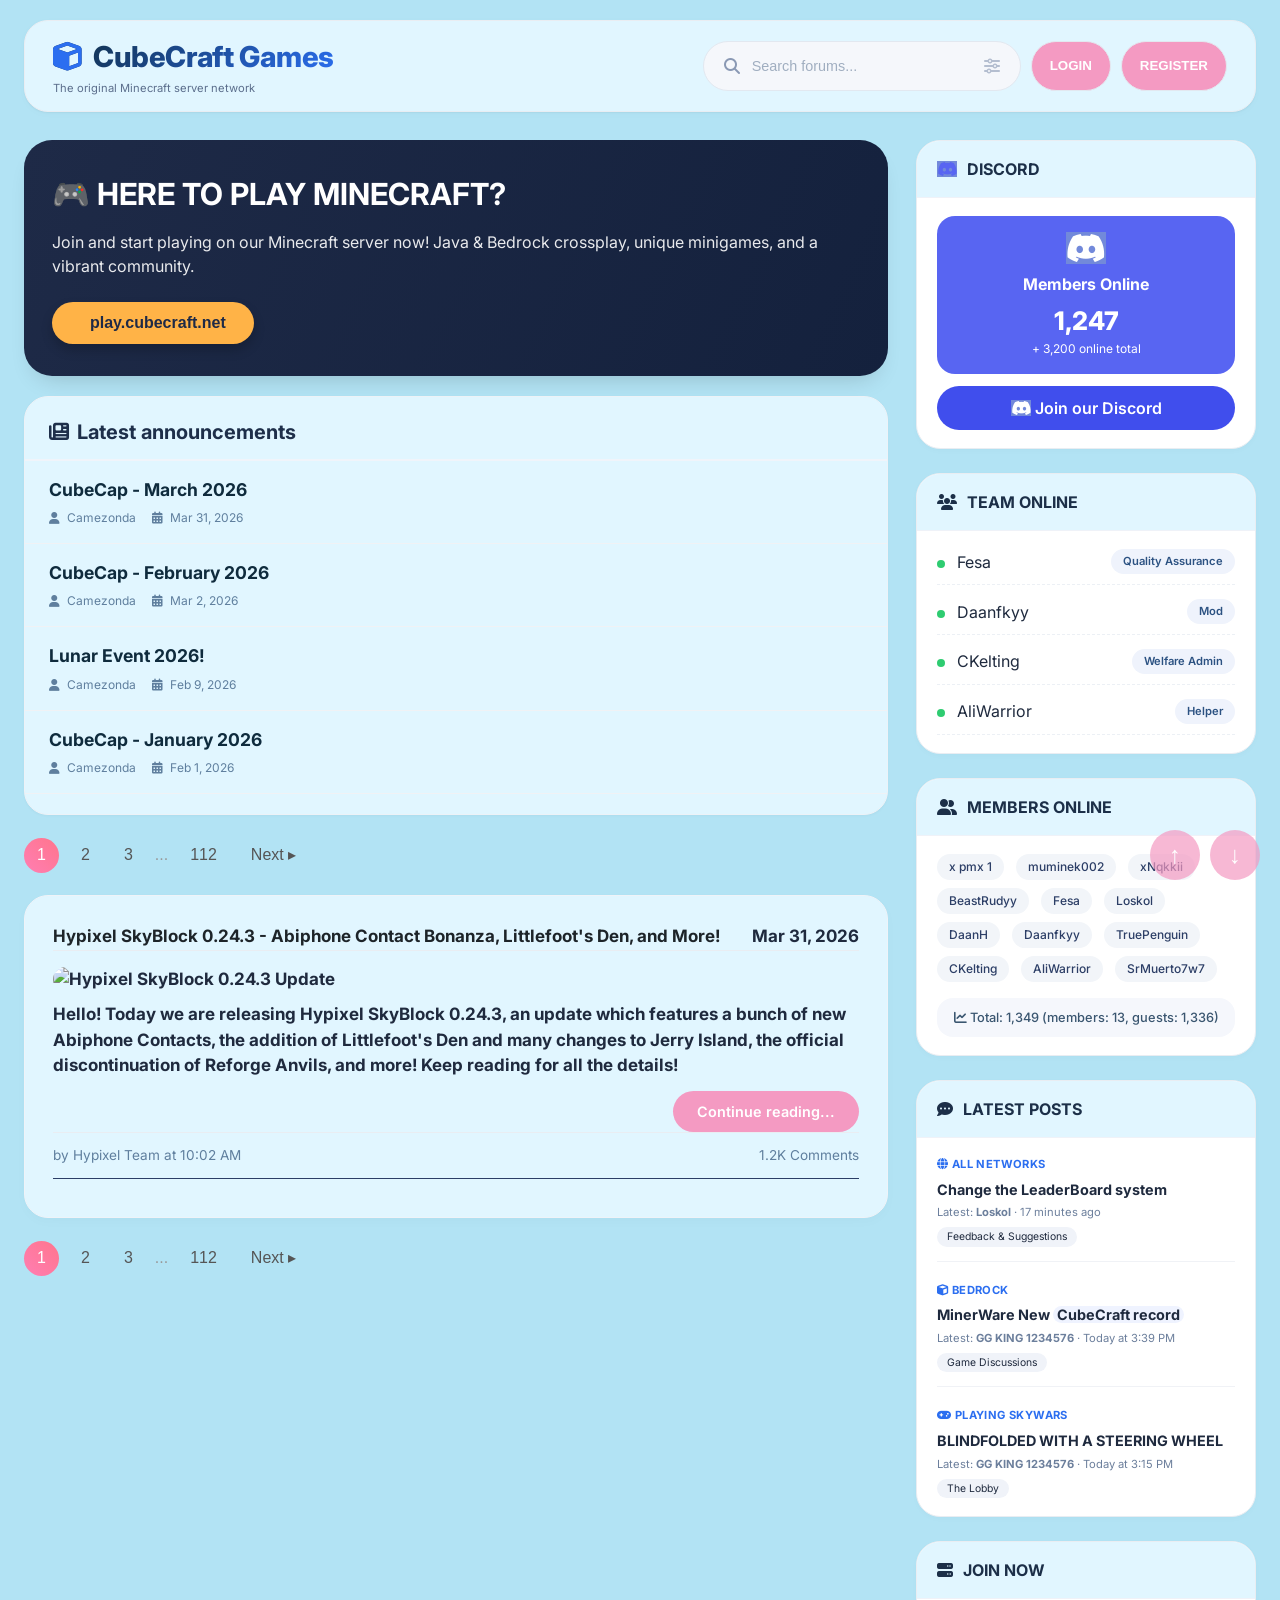
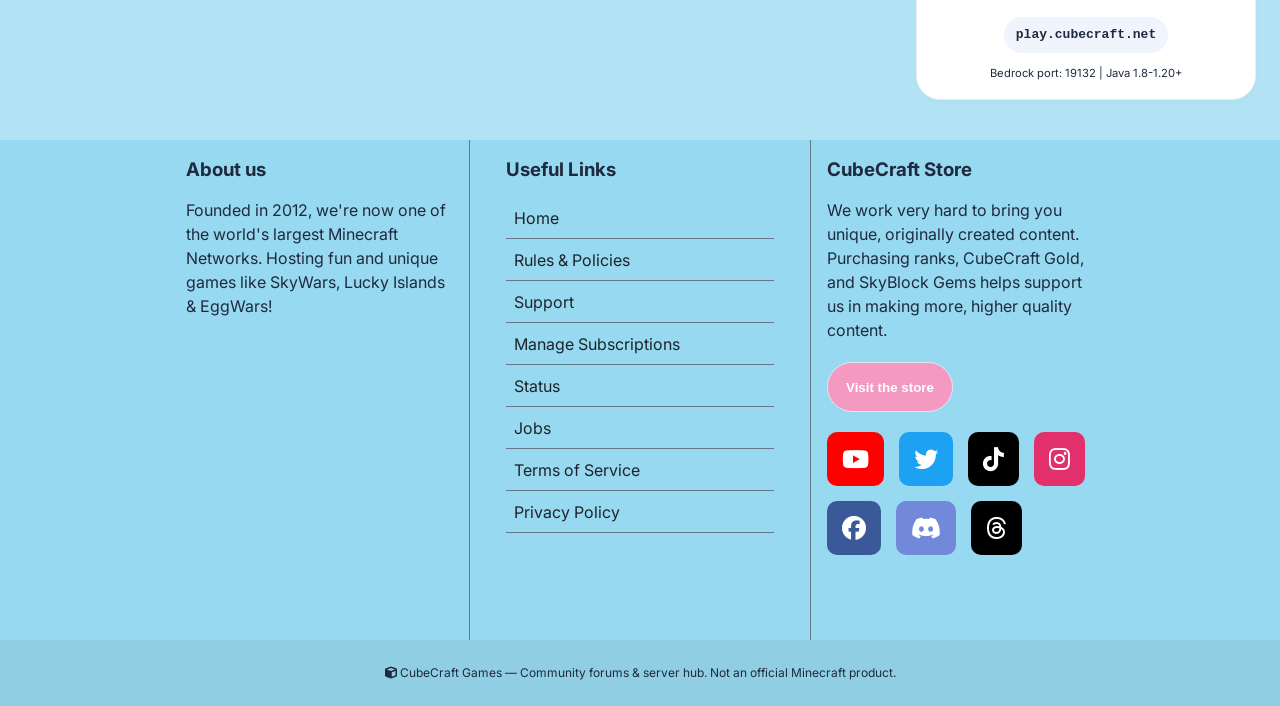
==== commit 7b67cd37: "fix js khong hoat dong" ====
--- a/index.html
+++ b/index.html
@@ -298,3 +298,5 @@
     <button id="scrollUpBtn" title="Lên đầu trang">↑</button>
     <button id="scrollDownBtn" title="Xuống cuối trang">↓</button>
   </div>
+  <script src="./js/script.js"></script>
+</body>
--- a/css/main.css
+++ b/css/main.css
@@ -49,7 +49,6 @@
     align-items: center;
     justify-content: space-between;
     flex-wrap: wrap;
-    
     border: 1px solid #E9EDF2;
     position: sticky;
     top: 0px;
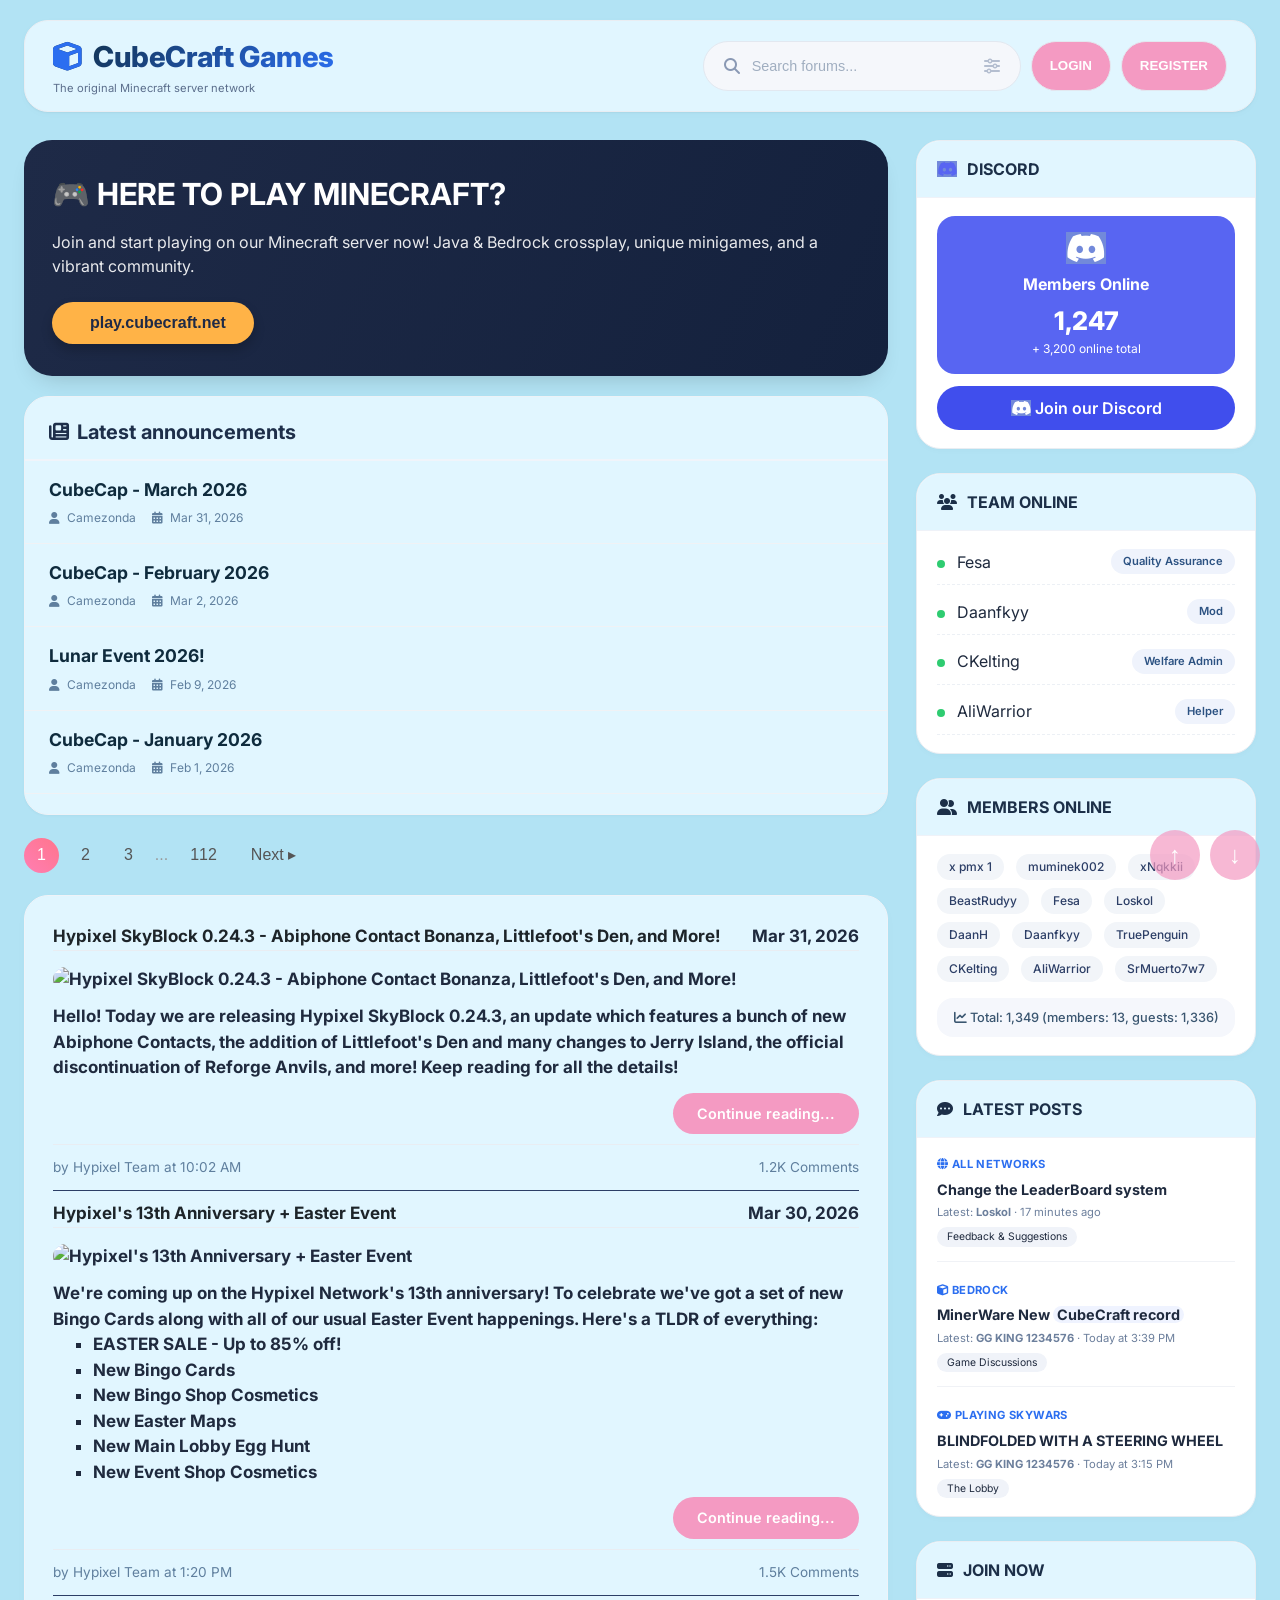
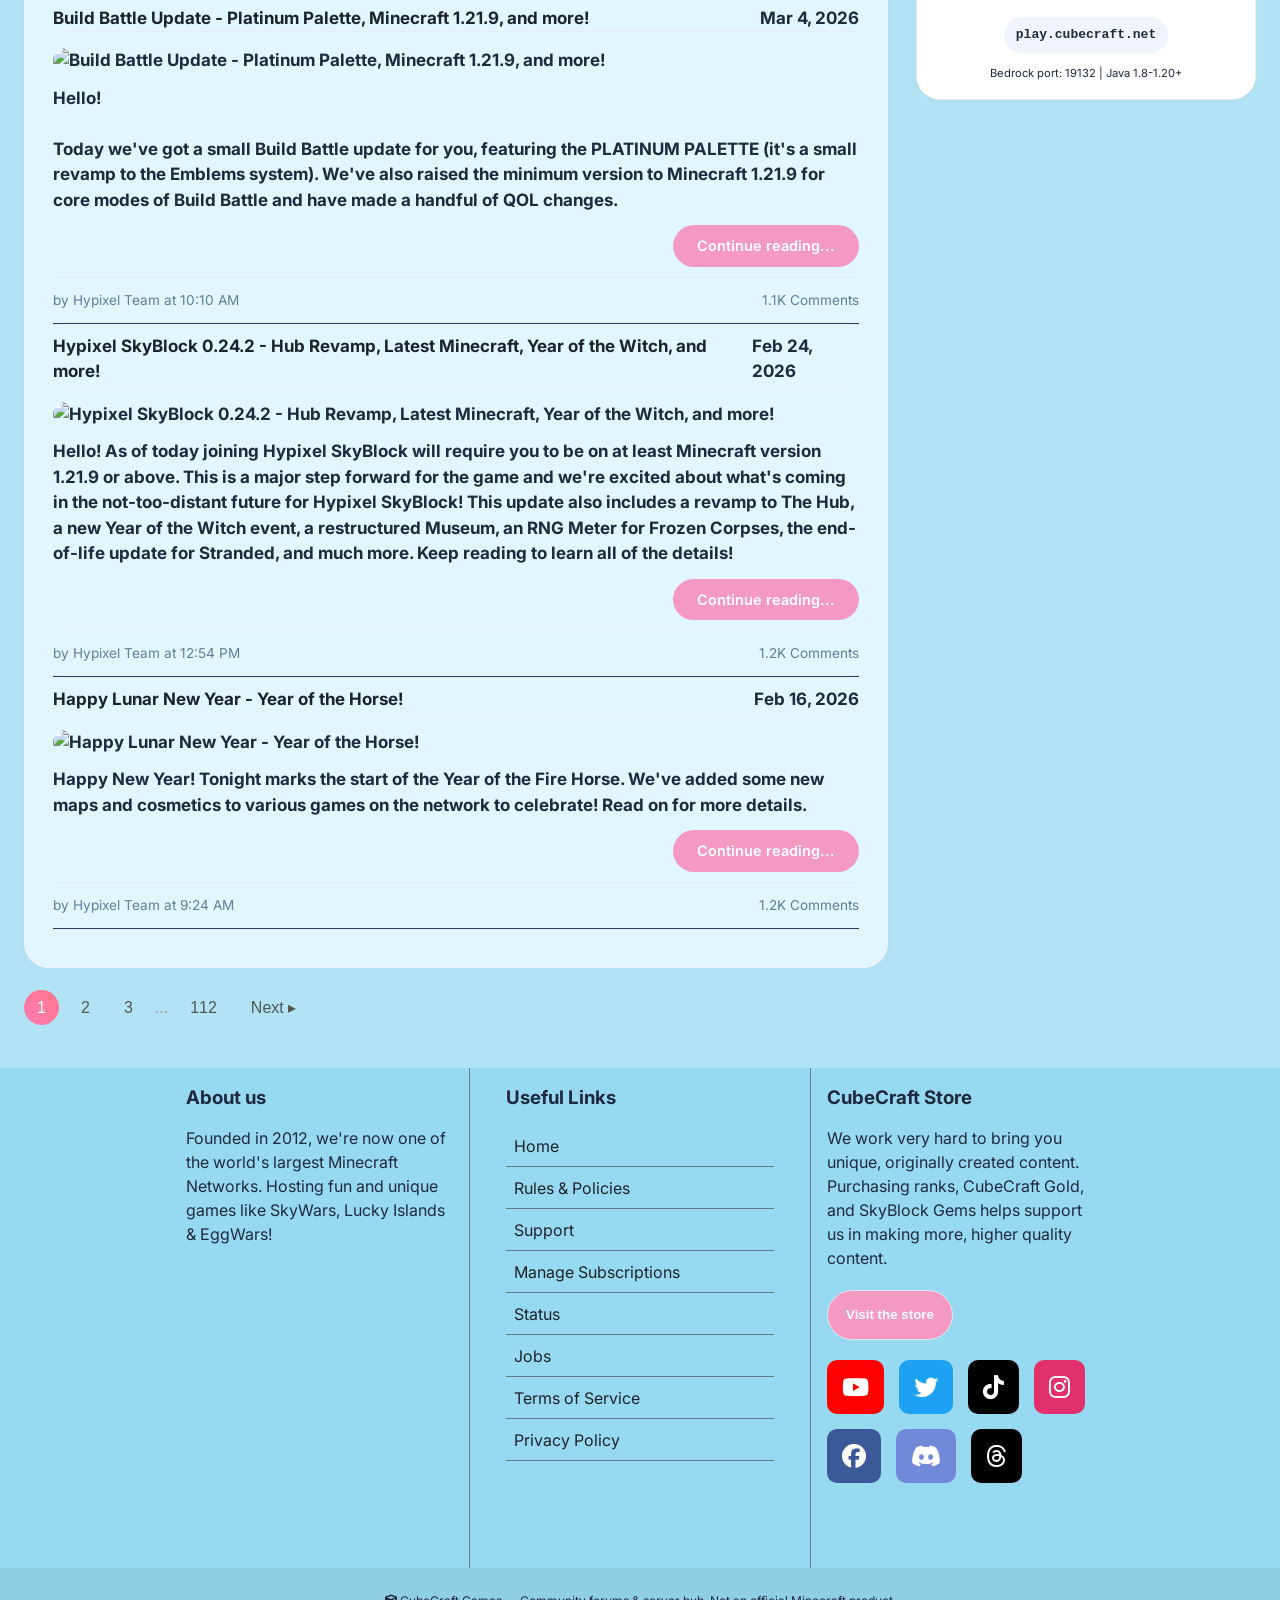
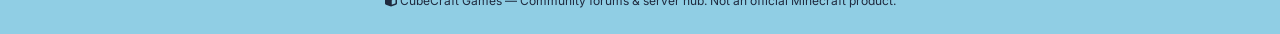
==== commit bc574db7: "them post" ====
--- a/index.html
+++ b/index.html
@@ -8,7 +8,6 @@
   <!-- Font Awesome & Google Fonts -->
   <link rel="stylesheet" href="https://cdnjs.cloudflare.com/ajax/libs/font-awesome/6.0.0-beta3/css/all.min.css">
   <link rel="stylesheet" href="https://fonts.googleapis.com/css2?family=Inter:opsz,wght@14..32,300;400;500;600;700&display=swap">
-  <link rel="stylesheet" href="https://fonts.googleapis.com/css2?family=Inter:opsz,wght@14..32,300;400;500;600;700&display=swap">
   <link rel="stylesheet" href="https://cdnjs.cloudflare.com/ajax/libs/font-awesome/6.5.0/css/all.min.css">
   <!-- External CSS -->
   <link rel="stylesheet" href="./css/main.css">
@@ -37,13 +36,6 @@
           <button>REGISTER</button>
         </div>
       </div>
-      <!-- <div class="nav">
-        <ul>
-          <li></li>
-          <li></li>
-          <li></li>
-        </ul>
-      </div> -->
     </div>
 
     <!-- Main grid: left content + right sidebar -->
@@ -94,27 +86,6 @@
           <a href="#" class="next">Next ▸</a>
         </div>
 
-        <!-- Main text block: Hello CubeCrafters + Goodbye Nether / Overworld -->
-        <!-- <div class="cl announcement-block">
-          <h3>👋 Hello CubeCrafters!</h3>
-          <p>We’re changing things up, starting fresh in 2026. CubeCraft Monthly content posts will no longer happen. We
-            intended for CubeCraft Monthly content drops to occur at the start of every month, with content released at
-            that time. We’ve released all the minor content we wanted, and we’re now getting to the bigger long-term
-            content drops, which means some months might not have big updates.</p>
-          <p>But we still want to give you a monthly post. Introducing <strong>CubeCap!</strong> - An end of month recap
-            of updates, events and other miscellaneous announcements to share with you. All your news in one place!</p>
-
-          <div class="highlight">
-            <i class="fas fa-fire" style="margin-right: 10px;"></i> <strong>Goodbye Nether... Hello Overworld!</strong>
-          </div>
-          <p>Now we all know the Free for All Nether map is not the most loved map. So it’s time to put out its flame.
-            But we don’t want to remove a map without adding a new one. Introducing <strong>Overworld!</strong> - Using
-            the foundations of Nether, we’ve ripped the roof off and converted it into an Overworld paradise. Available
-            on Java & Bedrock, check it out!</p>
-          <p style="margin-top: 12px; font-style: italic; background: #F8F2E7; padding: 12px; border-radius: 20px;">🌿
-            Overworld FFA is now live — explore lush forests, ancient ruins, and fight in the open air.</p>
-        </div> -->
-
         <div class="cl announcement-block">
           <div class="block-post">
             <h2 class="block-header">
@@ -126,12 +97,103 @@
               </span>
             </h2>
             <div class="block-image">
-              <img src="https://hypixel.net/attachments/banner-png.3557570/" alt="Hypixel SkyBlock 0.24.3 Update">
+              <img src="https://hypixel.net/attachments/banner-png.3557570/" alt="Hypixel SkyBlock 0.24.3 - Abiphone Contact Bonanza, Littlefoot's Den, and More!">
               Hello! Today we are releasing Hypixel SkyBlock 0.24.3, an update which features a bunch of new Abiphone Contacts, the addition of Littlefoot's Den and many changes to Jerry Island, the official discontinuation of Reforge Anvils, and more! Keep reading for all the details!
               <a href="#">Continue reading...</a>
             </div>
             <div class="block-footer">
               <span>by Hypixel Team at 10:02 AM</span>
+              <span>1.2K Comments</span>
+            </div>
+          </div>
+
+          <div class="block-post">
+            <h2 class="block-header">
+              <a href="#">
+                Hypixel's 13th Anniversary + Easter Event
+              </a>
+              <span>
+                Mar 30, 2026
+              </span>
+            </h2>
+            <div class="block-image">
+              <img src="https://hypixel.net/attachments/banner-png.3555573/" alt="Hypixel's 13th Anniversary + Easter Event">
+              We're coming up on the Hypixel Network's 13th anniversary! To celebrate we've got a set of new Bingo Cards along with all of our usual Easter Event happenings. Here's a TLDR of everything:
+              <ul class="event-list">
+                <li>EASTER SALE - Up to 85% off!</li>
+                <li>New Bingo Cards</li>
+                <li>New Bingo Shop Cosmetics</li>
+                <li>New Easter Maps</li>
+                <li>New Main Lobby Egg Hunt</li>
+                <li>New Event Shop Cosmetics</li>
+              </ul>
+              <a href="#">Continue reading...</a>
+            </div>
+            <div class="block-footer">
+              <span>by Hypixel Team at 1:20 PM</span>
+              <span>1.5K Comments</span>
+            </div>
+          </div>
+
+          <div class="block-post">
+            <h2 class="block-header">
+              <a href="#">
+                Build Battle Update - Platinum Palette, Minecraft 1.21.9, and more!
+              </a>
+              <span>
+                Mar 4, 2026
+              </span>
+            </h2>
+            <div class="block-image">
+              <img src="https://hypixel.net/attachments/buildbattle-26-png.3532000/" alt="Build Battle Update - Platinum Palette, Minecraft 1.21.9, and more!">
+              Hello! 
+              <br>
+              <br>
+              Today we've got a small Build Battle update for you, featuring the PLATINUM PALETTE (it's a small revamp to the Emblems system). We've also raised the minimum version to Minecraft 1.21.9 for core modes of Build Battle and have made a handful of QOL changes.
+              <a href="#">Continue reading...</a>
+            </div>
+            <div class="block-footer">
+              <span>by Hypixel Team at 10:10 AM</span>
+              <span>1.1K Comments</span>
+            </div>
+          </div>
+
+          <div class="block-post">
+            <h2 class="block-header">
+              <a href="#">
+                Hypixel SkyBlock 0.24.2 - Hub Revamp, Latest Minecraft, Year of the Witch, and more!
+              </a>
+              <span>
+                Feb 24, 2026
+              </span>
+            </h2>
+            <div class="block-image">
+              <img src="https://hypixel.net/attachments/1771548767895-png.3544932/" alt="Hypixel SkyBlock 0.24.2 - Hub Revamp, Latest Minecraft, Year of the Witch, and more!">
+              Hello! As of today joining Hypixel SkyBlock will require you to be on at least Minecraft version 1.21.9 or above. This is a major step forward for the game and we're excited about what's coming in the not-too-distant future for Hypixel SkyBlock! This update also includes a revamp to The Hub, a new Year of the Witch event, a restructured Museum, an RNG Meter for Frozen Corpses, the end-of-life update for Stranded, and much more. Keep reading to learn all of the details!
+              <a href="#">Continue reading...</a>
+            </div>
+            <div class="block-footer">
+              <span>by Hypixel Team at 12:54 PM</span>
+              <span>1.2K Comments</span>
+            </div>
+          </div>
+
+          <div class="block-post">
+            <h2 class="block-header">
+              <a href="#">
+                Happy Lunar New Year - Year of the Horse!
+              </a>
+              <span>
+                Feb 16, 2026
+              </span>
+            </h2>
+            <div class="block-image">
+              <img src="https://hypixel.net/attachments/1771249891379-png.3543541/" alt="Happy Lunar New Year - Year of the Horse!">
+              Happy New Year! Tonight marks the start of the Year of the Fire Horse. We've added some new maps and cosmetics to various games on the network to celebrate! Read on for more details.
+              <a href="#">Continue reading...</a>
+            </div>
+            <div class="block-footer">
+              <span>by Hypixel Team at 9:24 AM</span>
               <span>1.2K Comments</span>
             </div>
           </div>
@@ -243,8 +305,6 @@
         </div>
       </div>
     </div>
-
-
   </div>
 
   <footer class="footer">
--- a/css/main.css
+++ b/css/main.css
@@ -302,12 +302,13 @@
     font-weight: 700;
     display: flex;
     flex-direction: column;
+    margin-bottom: 10px;
 }
 
 .block-image img{
     width: 100%;
     border-radius: 16px;
-    margin-bottom: 10px;
+    margin-bottom: 12px;
 }
 
 .block-image a {
@@ -343,6 +344,18 @@
 .block-post {
     margin-bottom: 10px;
     border-bottom: 1px solid #2C3E66;
+}
+
+.event-list {
+    list-style-type: square;
+    padding-left: 40px;
+}
+
+.event-list li {
+    padding: 8px 0;
+    border-bottom: none;
+    margin-bottom: 0px;
+    padding: 0px;
 }
 
 
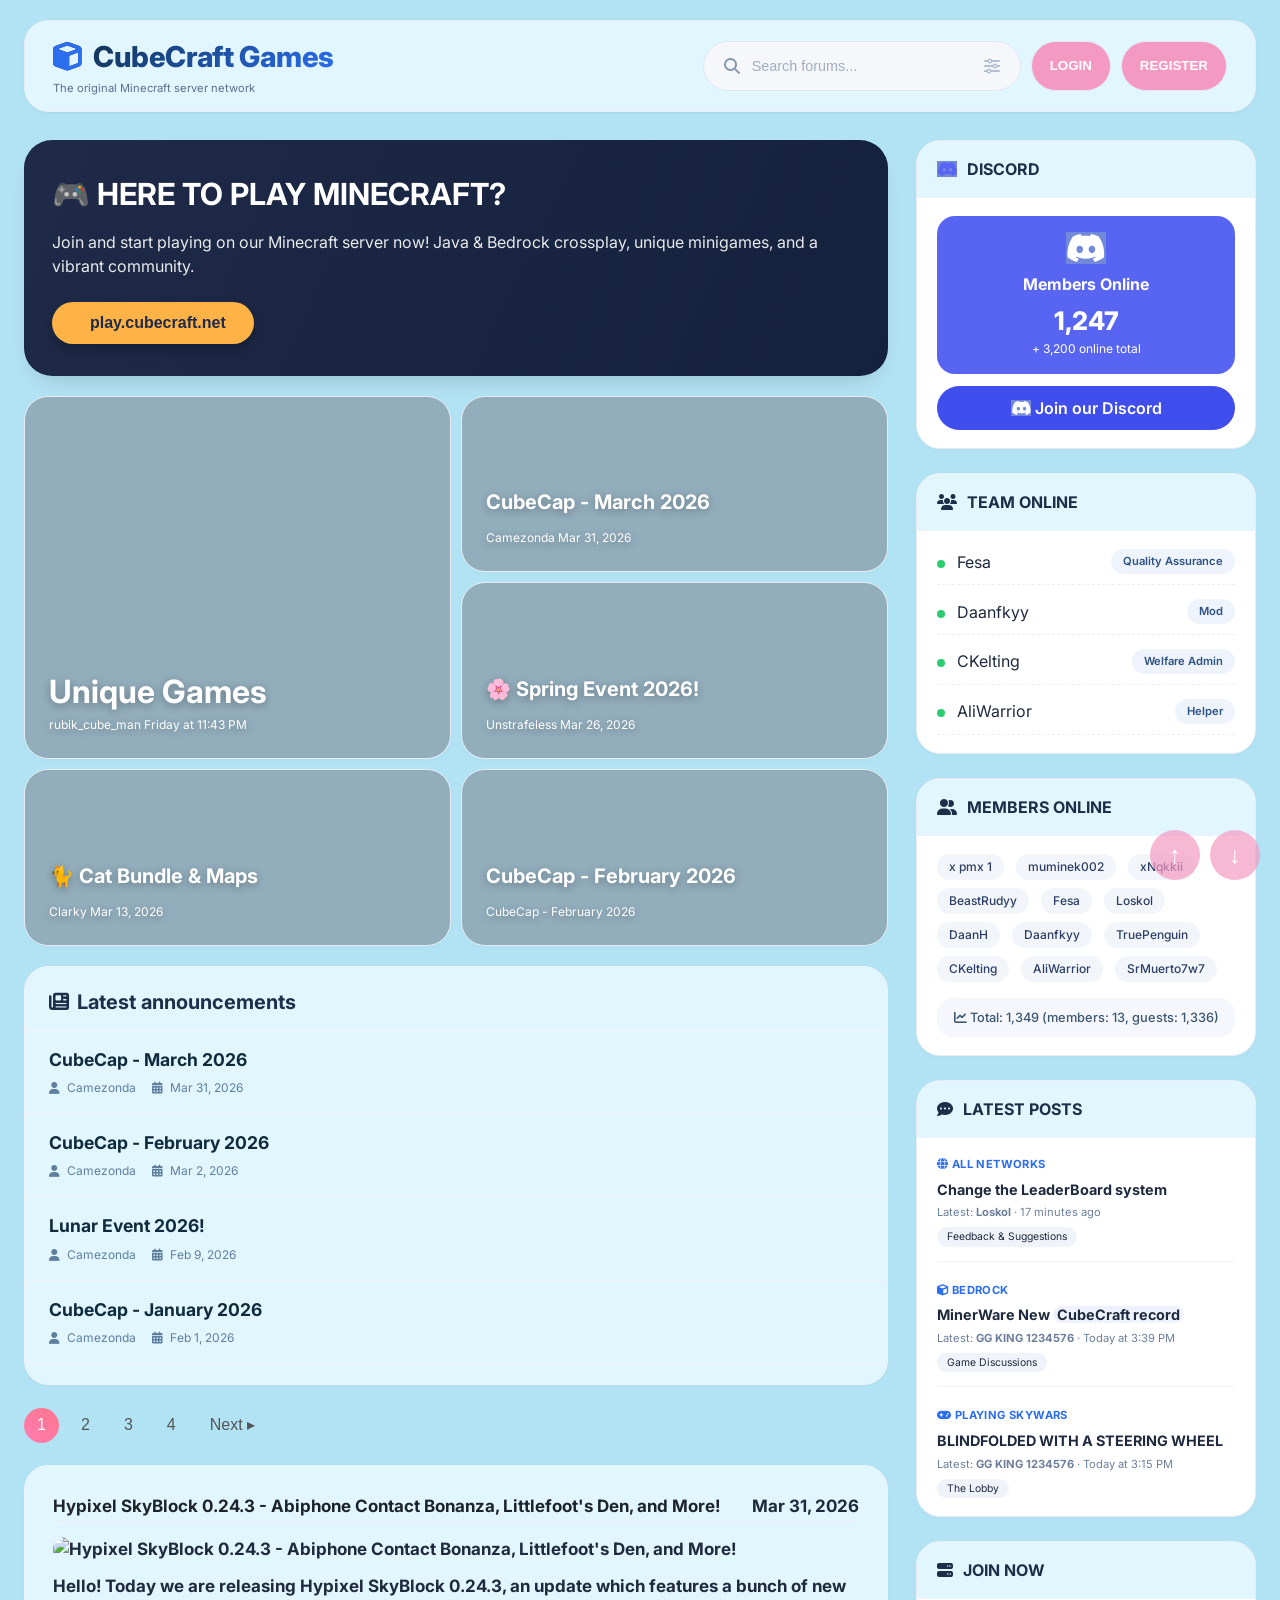
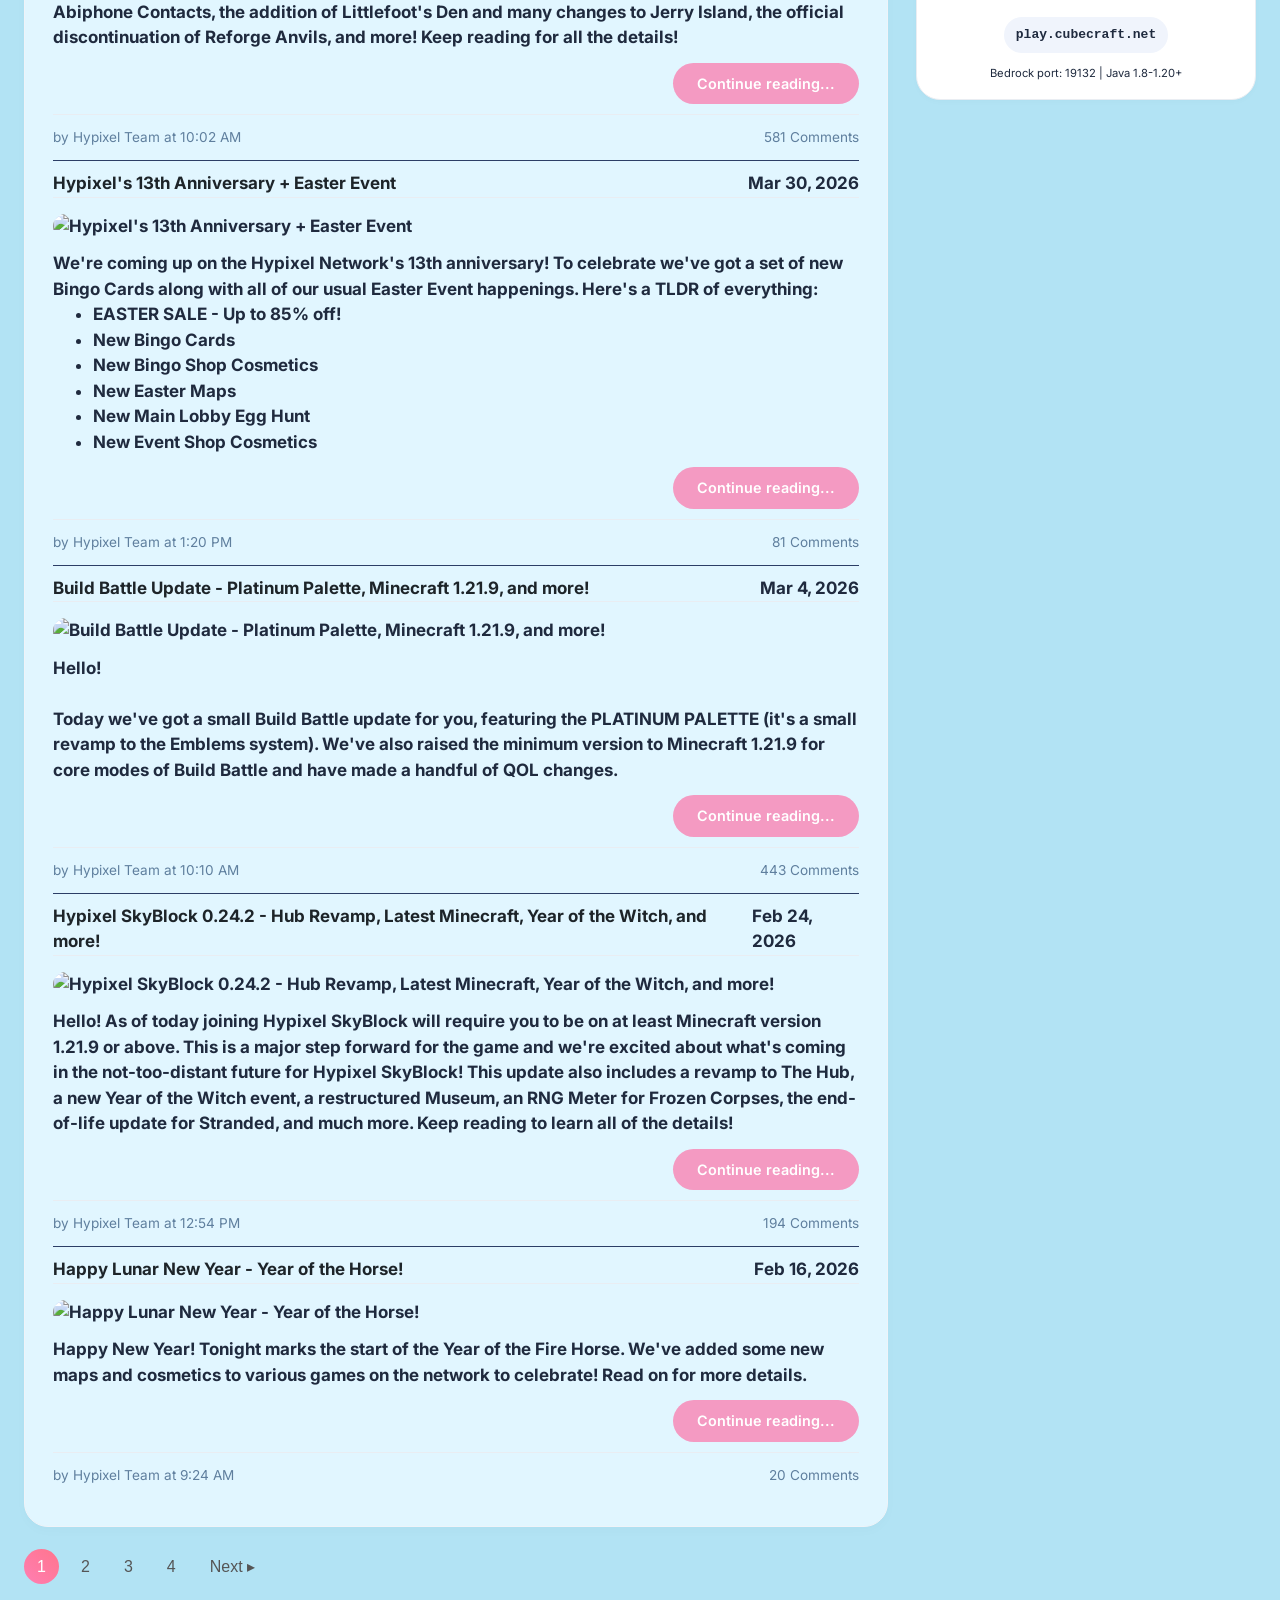
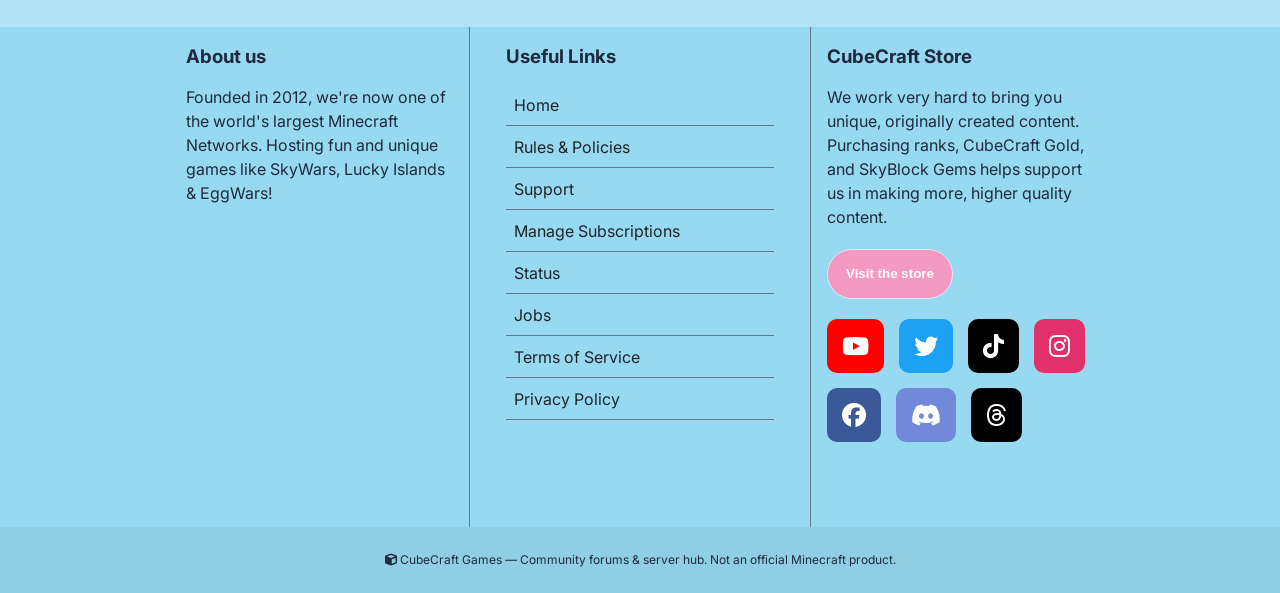
==== commit 5f8d6e80: "them grid" ====
--- a/index.html
+++ b/index.html
@@ -6,7 +6,7 @@
   <meta name="viewport" content="width=device-width, initial-scale=1.0, viewport-fit=cover">
   <title>CubeCraft Games - Community & Forums</title>
   <!-- Font Awesome & Google Fonts -->
-  <link rel="stylesheet" href="https://cdnjs.cloudflare.com/ajax/libs/font-awesome/6.0.0-beta3/css/all.min.css">
+  <!-- <link rel="stylesheet" href="https://cdnjs.cloudflare.com/ajax/libs/font-awesome/6.0.0-beta3/css/all.min.css"> -->
   <link rel="stylesheet" href="https://fonts.googleapis.com/css2?family=Inter:opsz,wght@14..32,300;400;500;600;700&display=swap">
   <link rel="stylesheet" href="https://cdnjs.cloudflare.com/ajax/libs/font-awesome/6.5.0/css/all.min.css">
   <!-- External CSS -->
@@ -50,6 +50,46 @@
           <button class="btn-join" id="joinServerBtn"><i class="fab fa-minecraft"></i> play.cubecraft.net</button>
         </div>
 
+        <!-- Gird block -->
+        <div class="feature-grid">
+          <div class="grid-block">
+            <div class="grid-item grid-big card card-1">
+              <div class="entry-header">
+                <h3 style="font-size: 32px; margin-bottom: 12px;">Unique Games</h3>
+                <p>rubik_cube_man Friday at 11:43 PM</p>
+              </div>
+            </div>
+
+            <div class="grid-item grid-small card card-2">
+              <div class="entry-header">
+                <h3>CubeCap - March 2026</h3>
+                <p>Camezonda Mar 31, 2026</p> 
+              </div>
+            </div>
+
+            <div class="grid-item grid-small card card-3">
+              <div class="entry-header">
+                <h3>🌸 Spring Event 2026!</h3>
+                <p>Unstrafeless Mar 26, 2026</p>
+              </div>
+            </div>
+
+            <div class="grid-item grid-small card card-4">
+              <div class="entry-header">
+                <h3>🐈 Cat Bundle & Maps</h3>
+                <p>Clarky Mar 13, 2026</p>
+              </div>
+            </div>
+
+            <div class="grid-item grid-small card card-5">
+              <div class="entry-header">
+                <h3>CubeCap - February 2026</h3>
+                <p>CubeCap - February 2026</p>
+              </div>
+            </div>
+          </div>
+        </div>
+
         <!-- LATEST CUBECAP & NEWS LIST -->
         <div class="cl news-list">
           <div class="section-header">
@@ -78,12 +118,11 @@
         </div>
 
         <div class="pagination">
-          <a href="#" class="page active">1</a>
-          <a href="#" class="page">2</a>
+          <a href="index.html" class="page active">1</a>
+          <a href="./post/post2.html" class="page">2</a>
           <a href="#" class="page">3</a>
-          <span class="dots">...</span>
-          <a href="#" class="page">112</a>
-          <a href="#" class="next">Next ▸</a>
+          <a href="#" class="page">4</a>
+          <a href="./post/post2.html" class="next">Next ▸</a>
         </div>
 
         <div class="cl announcement-block">
@@ -103,7 +142,7 @@
             </div>
             <div class="block-footer">
               <span>by Hypixel Team at 10:02 AM</span>
-              <span>1.2K Comments</span>
+              <span>581 Comments</span>
             </div>
           </div>
 
@@ -131,7 +170,7 @@
             </div>
             <div class="block-footer">
               <span>by Hypixel Team at 1:20 PM</span>
-              <span>1.5K Comments</span>
+              <span>81 Comments</span>
             </div>
           </div>
 
@@ -154,7 +193,7 @@
             </div>
             <div class="block-footer">
               <span>by Hypixel Team at 10:10 AM</span>
-              <span>1.1K Comments</span>
+              <span>443 Comments</span>
             </div>
           </div>
 
@@ -174,7 +213,7 @@
             </div>
             <div class="block-footer">
               <span>by Hypixel Team at 12:54 PM</span>
-              <span>1.2K Comments</span>
+              <span>194 Comments</span>
             </div>
           </div>
 
@@ -194,18 +233,17 @@
             </div>
             <div class="block-footer">
               <span>by Hypixel Team at 9:24 AM</span>
-              <span>1.2K Comments</span>
+              <span>20 Comments</span>
             </div>
           </div>
         </div>
 
         <div class="pagination">
-          <a href="#" class="page active">1</a>
-          <a href="#" class="page">2</a>
+          <a href="index.html" class="page active">1</a>
+          <a href="./post/post2.html" class="page">2</a>
           <a href="#" class="page">3</a>
-          <span class="dots">...</span>
-          <a href="#" class="page">112</a>
-          <a href="#" class="next">Next ▸</a>
+          <a href="#" class="page">4</a>
+          <a href="./post/post2.html" class="next">Next ▸</a>
         </div>
       </div>
 
--- a/css/main.css
+++ b/css/main.css
@@ -28,7 +28,7 @@
 }
 
 .forum-wrapper {
-    max-width: 1350px;
+    max-width: 1460px;
     margin: 0 auto;
     padding: 20px 24px 40px;
     position: relative;
@@ -147,6 +147,70 @@
     gap: 20px;
 }
 
+.grid-block {
+    display: grid;
+    grid-template-columns: repeat(4, 1fr);
+    grid-gap: 10px;
+    height: 550px;
+}
+
+.grid-big {
+    grid-column: span 2;
+    grid-row: span 2;
+}
+
+.grid-small {
+    grid-column: span 2;
+} 
+
+.grid-item {
+    background: rgba(73, 46, 58, 0.3);
+    border-radius: 24px;
+    padding: 24px;
+    border: 1px solid #E9EDF2;
+    box-shadow: 0 2px 6px rgba(0,0,0,0.02);
+    display: flex;
+    gap: 10px;
+    flex-direction: column-reverse;
+}
+
+.card {
+    background-size: cover;
+    background-position: center;
+    background-repeat: no-repeat;
+    text-shadow: 0 2px 8px rgba(0,0,0,0.3);
+}
+
+.card-1 {
+    background-image: url(https://forums.cubecraftcdn.com/xenforo/data/thfeature/feature_backgrounds/0/666.jpg);
+}
+
+.card-2 {
+    background-image: url(https://forums.cubecraftcdn.com/xenforo/data/thfeature/feature_backgrounds/0/665.jpg);
+}
+
+.card-3 {
+    background-image: url(https://forums.cubecraftcdn.com/xenforo/data/thfeature/feature_backgrounds/0/664.jpg);
+}
+
+.card-4 {
+    background-image: url(https://forums.cubecraftcdn.com/xenforo/data/thfeature/feature_backgrounds/0/663.jpg);
+}
+
+.card-5 {
+    background-image: url(https://forums.cubecraftcdn.com/xenforo/data/thfeature/feature_backgrounds/0/662.jpg);
+}
+
+.entry-header h3 {
+    color: white;
+    font-size: 20px;
+}
+
+.entry-header p {
+    color: white;
+    font-size: 12px;
+}
+
 /* welcome card */
 .welcome-card {
     background: linear-gradient(115deg, #1E2A47 0%, #14213D 100%);
@@ -272,6 +336,12 @@
 }
 
 .next {
+    text-decoration: none;
+    color: #555;
+    padding: 8px 12px;
+}
+
+.prev {
     text-decoration: none;
     color: #555;
     padding: 8px 12px;
@@ -330,6 +400,12 @@
     box-shadow: 0 4px 12px rgba(43, 110, 240, 0.3);
 }
 
+.block-image span {
+    font-size: 22px;
+    font-weight: 700;
+    color: #2B6EF0;
+}
+
 .block-footer {
     display: flex;
     justify-content: space-between;
@@ -349,6 +425,12 @@
 .event-list {
     list-style-type: square;
     padding-left: 40px;
+    list-style: disc;
+}
+
+.sub-event-list {
+    list-style-type: circle;
+    padding-left: 40px;
 }
 
 .event-list li {
@@ -356,6 +438,10 @@
     border-bottom: none;
     margin-bottom: 0px;
     padding: 0px;
+}
+
+.block-post:last-child {
+    border-bottom: 0px;
 }
 
 
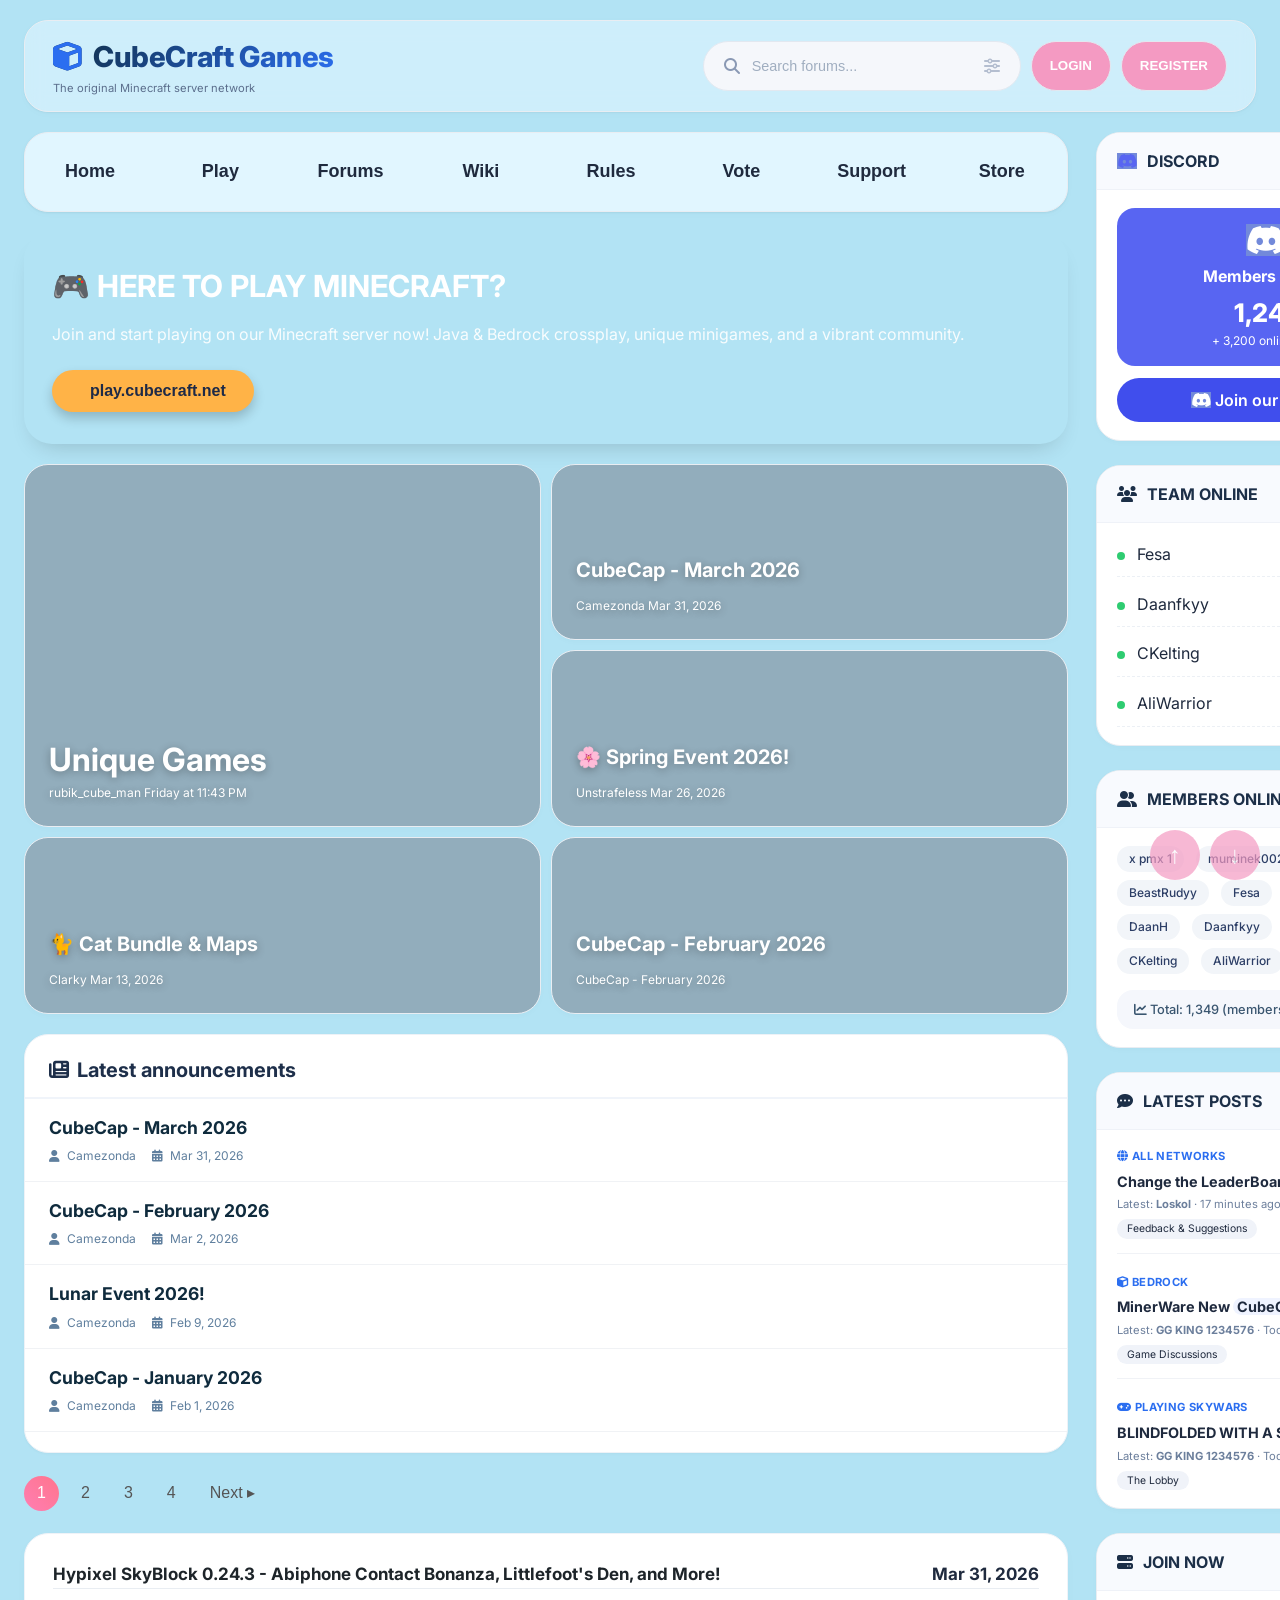
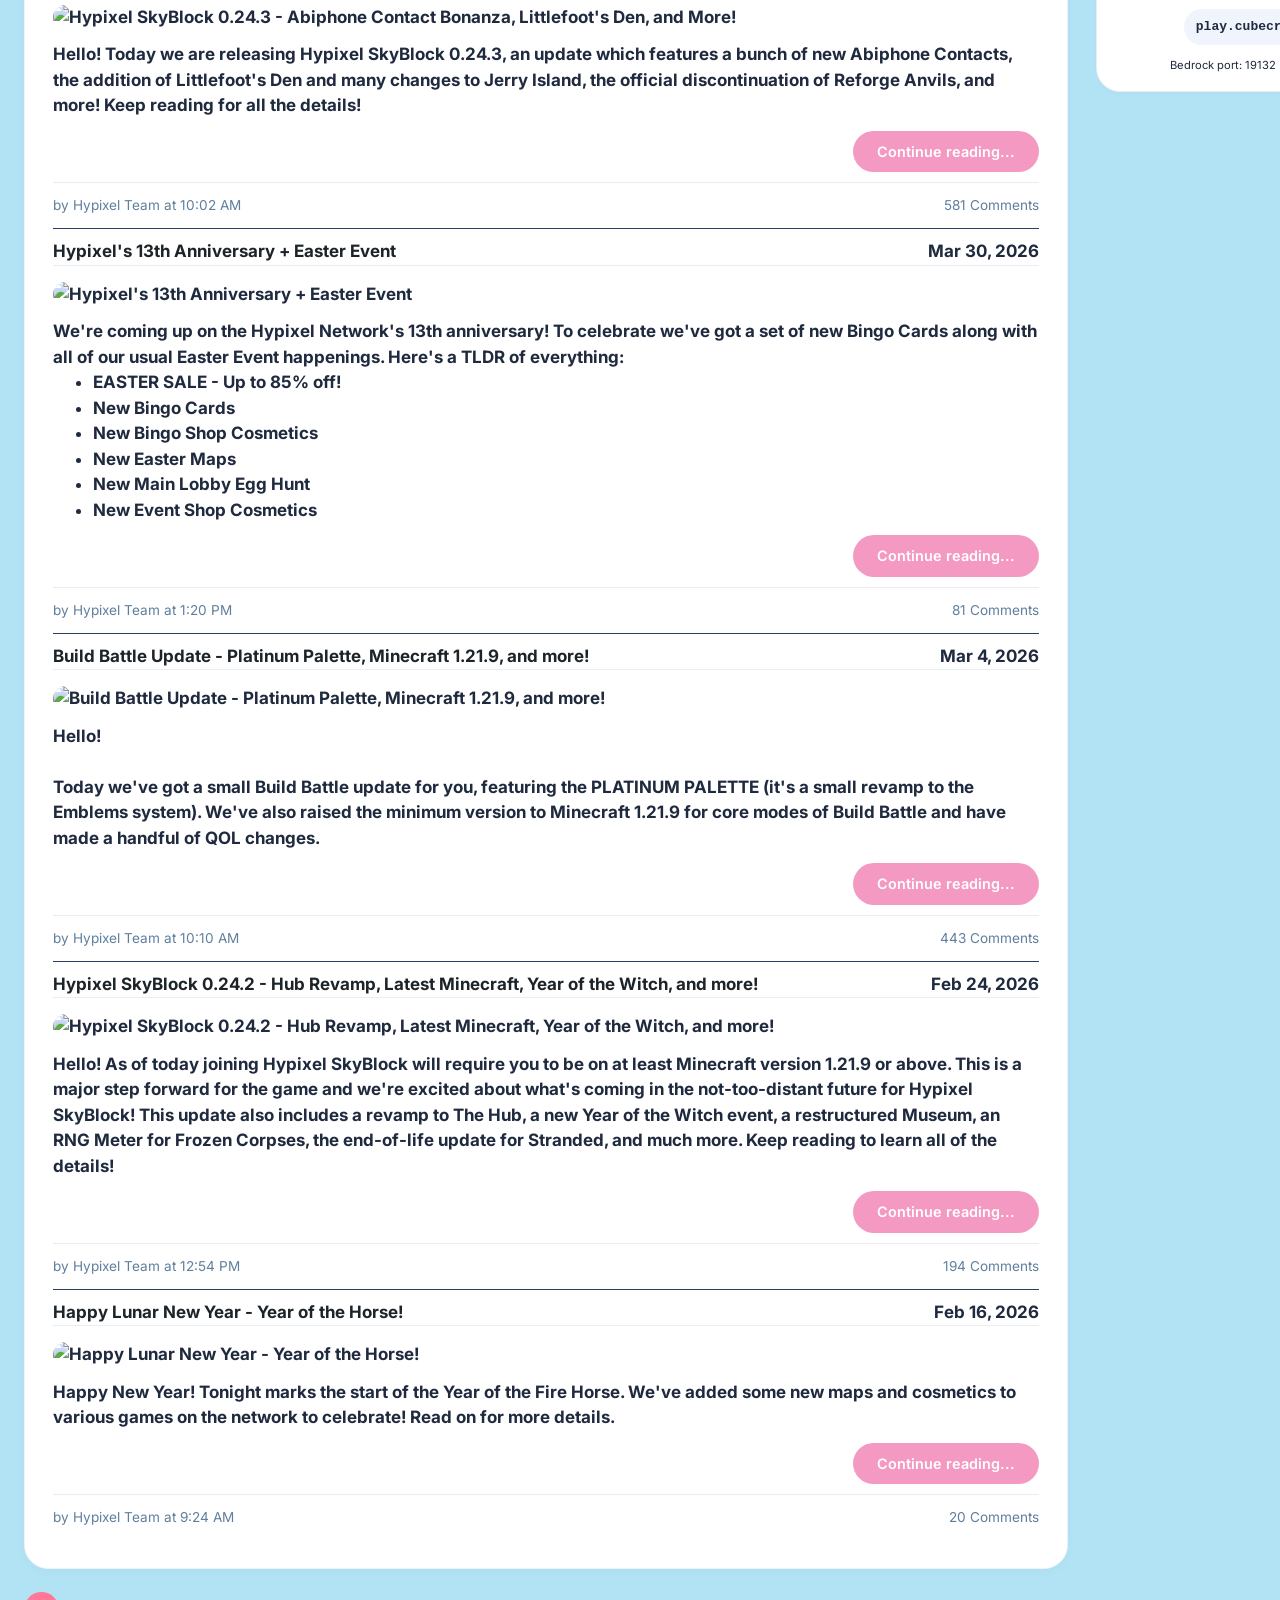
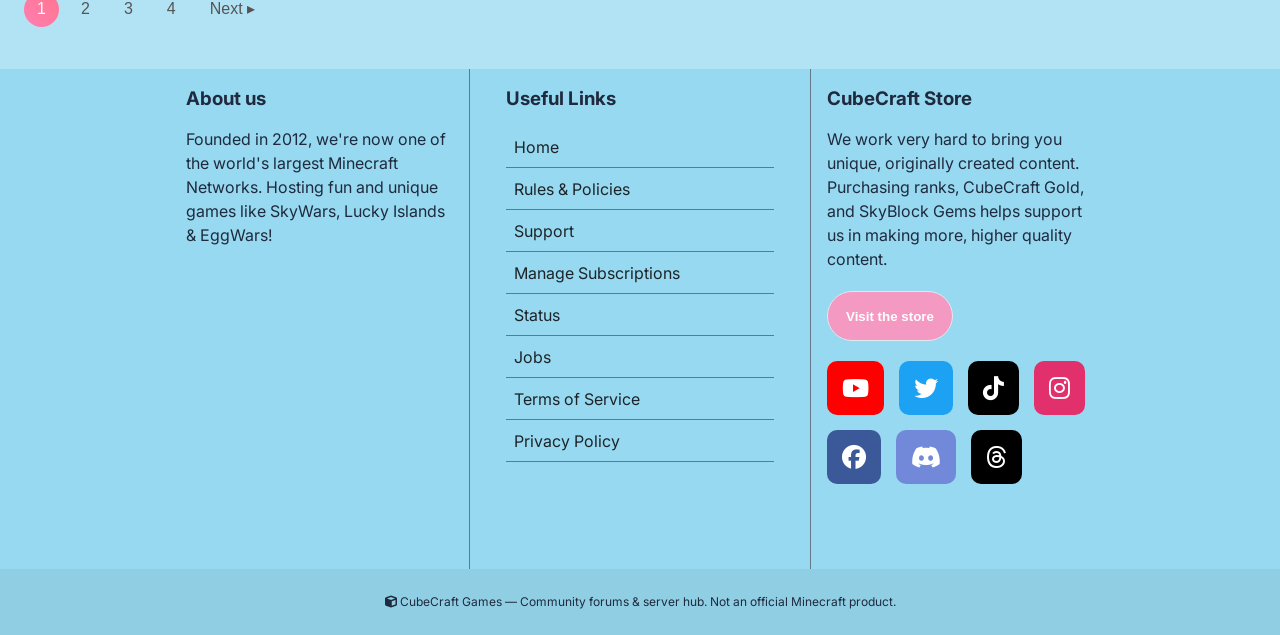
==== commit 928c4fb7: "nav blur" ====
--- a/index.html
+++ b/index.html
@@ -11,6 +11,8 @@
   <link rel="stylesheet" href="https://cdnjs.cloudflare.com/ajax/libs/font-awesome/6.5.0/css/all.min.css">
   <!-- External CSS -->
   <link rel="stylesheet" href="./css/main.css">
+  <link rel="stylesheet" href="./css/login_register.css">
+  <link rel="stylesheet" href="./css/nav.css">
   <!-- <link rel="stylesheet" href="./lib/all.min.css">
   <link rel="stylesheet" href="./lib/all.min1.css"> -->
 </head>
@@ -18,7 +20,7 @@
 <body>
   <div class="forum-wrapper">
     <!-- Header with logo + search -->
-    <div class="cl forum-header">
+    <div class="forum-header">
       <div class="logo-area">
         <h1><i class="fas fa-cube" style="color: #2B6EF0; margin-right: 6px;"></i> CubeCraft Games</h1>
         <p>The original Minecraft server network</p>
@@ -30,18 +32,78 @@
           <i class="fas fa-sliders-h" style="opacity: 0.6;"></i>
         </div>
         <div class="login-area">
-          <button>LOGIN</button>
+          <button onclick="openLogin()">LOGIN</button>
         </div>
         <div class="register-area">
-          <button>REGISTER</button>
-        </div>
-      </div>
+          <button onclick="openRegister()">REGISTER</button>
+        </div>
+      </div>
+    </div>
+
+    <!-- LOGIN -->
+    <div id="loginModal" class="modal">
+        <div class="modal-box">
+          <span class="close" onclick="closeModal()">&times;</span>
+          <h2>Đăng nhập</h2>
+          <p>Vui lòng đăng nhập để tiếp tục. <span>Quên mật khẩu?</span></p>
+          <form action="login">
+            <label for="email">Email</label>
+            <input type="text" placeholder="Your@email.com">
+            <label for="password">Mật khẩu</label>
+            <input type="password" placeholder="Mật khẩu của bạn">
+            <button>Đăng nhập</button>
+            <p style="margin-top: 10px; text-align: center;">Hoặc</p>
+            <button style="background: #5865f2; margin-top: 10px;">Tiếp tục với Discord</button>
+            <p style="margin-top: 10px; text-align: center;">Chưa có tài khoản? <span>Đăng ký</span></p>
+          </form>
+       </div>
+    </div>
+
+    <!-- REGISTER -->
+    <div id="registerModal" class="modal">
+        <div class="modal-box register-link">
+            <span class="close" onclick="closeModal()">&times;</span>
+            <h2>Đăng ký</h2>
+            <p>Bạn đã có tài khoản? <span>Đăng nhập</span></p>
+            <form action="register">
+              <label for="email">Email</label>
+              <input type="email" placeholder="your@email.com">
+              <label for="username">Tên hiển thị</label>
+              <input type="text" placeholder="Nhập tên hiển thị của bạn">
+              <label for="password">Mật khẩu</label>
+              <input type="password" placeholder="Mật khẩu của bạn">
+              <label for="check-password">Xác nhận mẩ khẩu</label>
+              <input type="password" placeholder="Nhập lại mật khẩu">
+              <div style="display: flex; align-items: center; gap: 8px; margin-top: 12px;">
+                <input type="checkbox" id="terms" style="cursor: pointer; width: 16px; height: 16px;">
+                <label for="terms" style="font-size: 12px; margin: 0; cursor: pointer;">Tôi dồng ý với <a href="#"><span>Điều khoản dịch vụ</span></a> và <a href="#"><span>Chính sách bảo mật</span></a></label>
+              </div>
+              <button>Đăng ký</button>
+              <p style="margin-top: 10px; text-align: center;">Hoặc</p>
+              <button style="background: #5865f2; margin-top: 10px;">Tiếp tục với Discord</button>
+            </form>
+        </div>
     </div>
 
     <!-- Main grid: left content + right sidebar -->
     <div class="forum-grid">
       <!-- LEFT COLUMN: main feed -->
       <div class="main-content">
+
+        <!-- Navigation Menu -->
+        <nav class="nav-bar">
+          <ul class="nav-menu">
+            <li><a href="#">Home</a></li>
+            <li><a href="#">Play</a></li>
+            <li><a href="#">Forums</a></li>
+            <li><a href="#">Wiki</a></li>
+            <li><a href="#">Rules</a></li>
+            <li><a href="#">Vote</a></li>
+            <li><a href="#">Support</a></li>
+            <li><a href="#">Store</a></li>
+          </ul>
+        </nav>
+
         <!-- Welcome Banner -->
         <div class="welcome-card">
           <h2>🎮 HERE TO PLAY MINECRAFT?</h2>
--- a/css/main.css
+++ b/css/main.css
@@ -34,16 +34,12 @@
     position: relative;
 }
 
-.cl {
-    background-color: #e1f6ff !important;
-}
-
 /* header */
 .forum-header {
-    background: #FFFFFF;
+    background: rgba(225, 246, 255, 0.6);
     border-radius: 24px;
     padding: 14px 28px;
-    margin-bottom: 28px;
+    margin-bottom: 20px;
     box-shadow: 0 2px 8px rgba(0, 0, 0, 0.02), 0 1px 2px rgba(0, 0, 0, 0.05);
     display: flex;
     align-items: center;
@@ -53,6 +49,8 @@
     position: sticky;
     top: 0px;
     transition: 0.4s;
+    backdrop-filter: blur(10px);
+    z-index: 100;
 }
 
 .forum-header.sticky-active {
@@ -213,11 +211,14 @@
 
 /* welcome card */
 .welcome-card {
-    background: linear-gradient(115deg, #1E2A47 0%, #14213D 100%);
+    background: url(https://forums.cubecraftcdn.com/xenforo/serve/styles/cubecraft/cubecraft/welcome-play.png);
     border-radius: 28px;
     padding: 32px 28px;
     color: white;
     box-shadow: 0 12px 24px -12px rgba(0, 0, 0, 0.2);
+        background-size: cover;
+    background-position: center;
+    background-repeat: no-repeat;
 }
 
 .welcome-card h2 {
@@ -637,6 +638,7 @@
     min-height: 500px;
     padding: 16px;
     min-width: 300px;
+    gap: 0;
 }
 
 .block:last-child {
--- a/css/login_register.css
+++ b/css/login_register.css
@@ -0,0 +1,108 @@
+
+/* nền mờ */
+.modal {
+    display: none;
+    position: fixed;
+    top: 0;
+    left: 0;
+    width: 100%;
+    height: 100%;
+    background: rgba(0,0,0,0.5);
+    z-index: 999;
+}
+
+/* box form */
+.modal-box {
+    background: white;
+    width: 500px;
+    height: 450px;
+    margin: 100px auto;
+    padding: 32px;
+    border-radius: 10px;
+    text-align: center;
+    position: relative;
+    box-shadow: 0 4px 12px rgba(0,0,0,0.15);
+}
+
+.modal-box h2 {
+    margin-bottom: 10px;
+    color: #1E2A47;
+    font-size: 1.5rem;
+    text-align: left;
+}
+
+.modal-box p {
+    /* margin-bottom: 20px; */
+    color: #4A5568;
+    font-size: 0.95rem;
+    text-align: left;
+}
+
+.modal-box button {
+    width: 100%;
+    margin-top: 15px;
+    padding: 10px;
+    background: #f49ac2;
+    color: white;
+    border: none;
+    border-radius: 8px;
+    cursor: pointer;
+    font-weight: 600;
+    transition: 0.2s;
+    height: 45px;
+}
+
+.modal-box button:hover {
+    background: #FF8C42;
+    transform: translateY(-2px);
+}
+
+.modal-box span {
+    color: #f49ac2;
+    cursor: pointer;
+}
+
+.register-link {
+    height: 610px;
+}
+
+/* nút đóng */
+.close {
+    position: absolute;
+    right: 15px;
+    top: 10px;
+    cursor: pointer;
+    font-size: 28px;
+    font-weight: bold;
+    color: #aaa;
+    transition: color 0.2s;
+}
+
+.close:hover {
+    color: #000;
+}
+
+/* input */
+.modal-box input {
+    width: 100%;
+    margin-top: 2px;
+    padding: 10px;
+    border: 1px solid #E2E8F0;
+    border-radius: 8px;
+    font-family: 'Inter', sans-serif;
+    box-sizing: border-box;
+}
+
+.modal-box input:focus {
+    outline: none;
+    border-color: #2B6EF0;
+    box-shadow: 0 0 5px rgba(43, 110, 240, 0.2);
+}
+
+label {
+    display: block;
+    margin-top: 15px;
+    color: #4A5568;
+    font-size: 0.9rem;
+    text-align: left; 
+}
--- a/css/nav.css
+++ b/css/nav.css
@@ -0,0 +1,82 @@
+/* Navigation Bar */
+.nav-bar {
+    background: #e1f6ff;
+    border-radius: 24px;
+    padding: 0;   
+    box-shadow: 0 2px 8px rgba(0, 0, 0, 0.02), 0 1px 2px rgba(0, 0, 0, 0.05);
+    border: 1px solid #E9EDF2;
+    width: 1044px;
+    height: 80px;
+    z-index: 50;
+}
+
+.nav-menu {
+    list-style: none;
+    display: flex;
+    align-items: center;
+    gap: 0;
+    margin: 0;
+    padding: 0;
+    height: 100%;
+}
+
+.nav-menu li {
+    margin: 0;
+    padding: 0;
+    border: none;
+    flex: 1;
+    text-align: center;
+    height: 100%;
+}
+
+.nav-menu li a {
+    display: flex;
+    align-items: center;
+    justify-content: center;
+    color: #1F2A3E;
+    font-weight: 500;
+    transition: color 0.2s;
+    font-family: proxima-nova, sans-serif;
+    font-size: 18px;
+    font-weight: bold;
+    height: 100%;
+    width: 100%;
+    position: relative;
+}
+
+.nav-menu li a::after {
+    content: '';
+    position: absolute;
+    bottom: 0;
+    left: 50%;
+    width: 0;
+    height: 3px;
+    background-color: #f49ac2;
+    transform: translateX(-50%);
+    transition: width 0.3s ease;
+}
+
+.nav-menu li a:hover {
+    background-color: transparent;
+    color: #f49ac2;
+}
+
+.nav-menu li a:hover::after {
+    width: 70%;
+}
+
+.nav-menu li:first-child a:hover {
+    border-radius: 24px 0 0 24px;
+}
+
+.nav-menu li:last-child a:hover {
+    border-radius: 0 24px 24px 0;
+}
+
+.nav-menu li:first-child a {
+    border-radius: 24px 0 0 24px;
+}
+
+.nav-menu li:last-child a {
+    border-radius: 0 24px 24px 0;
+}
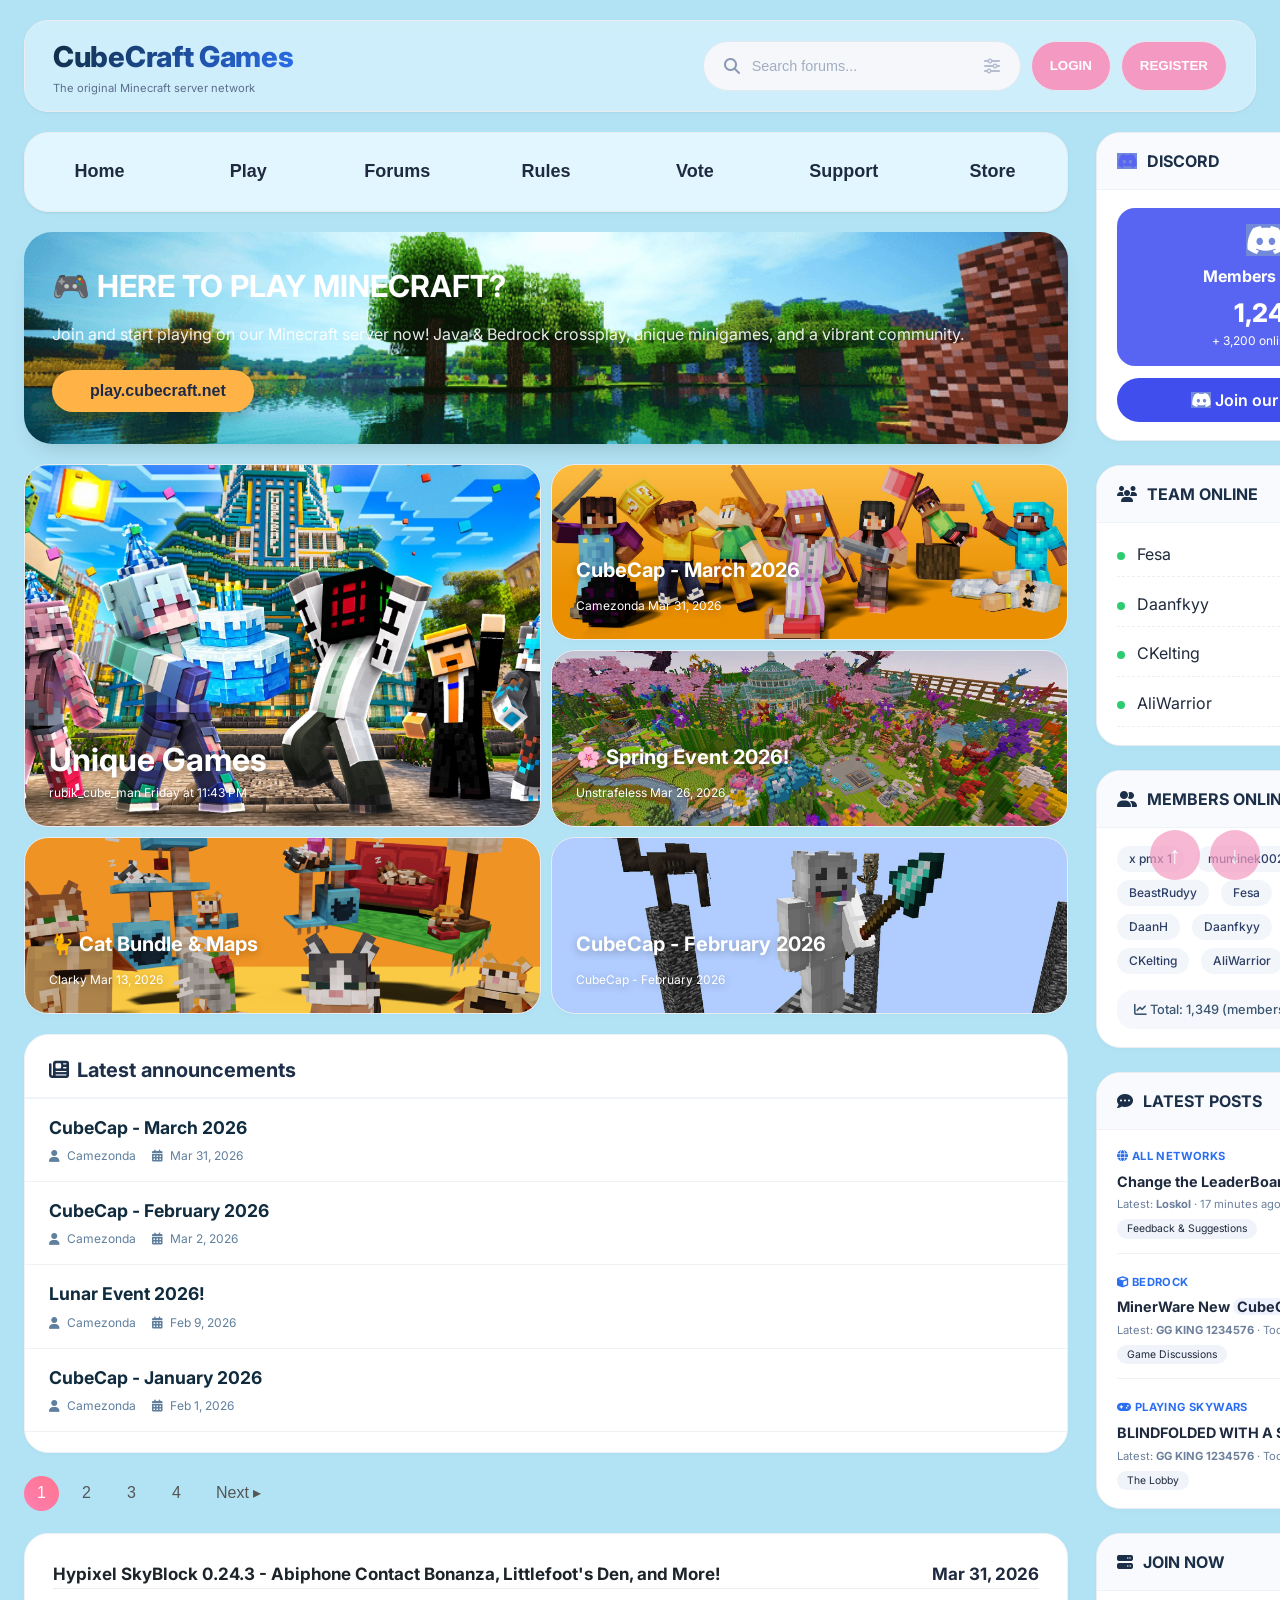
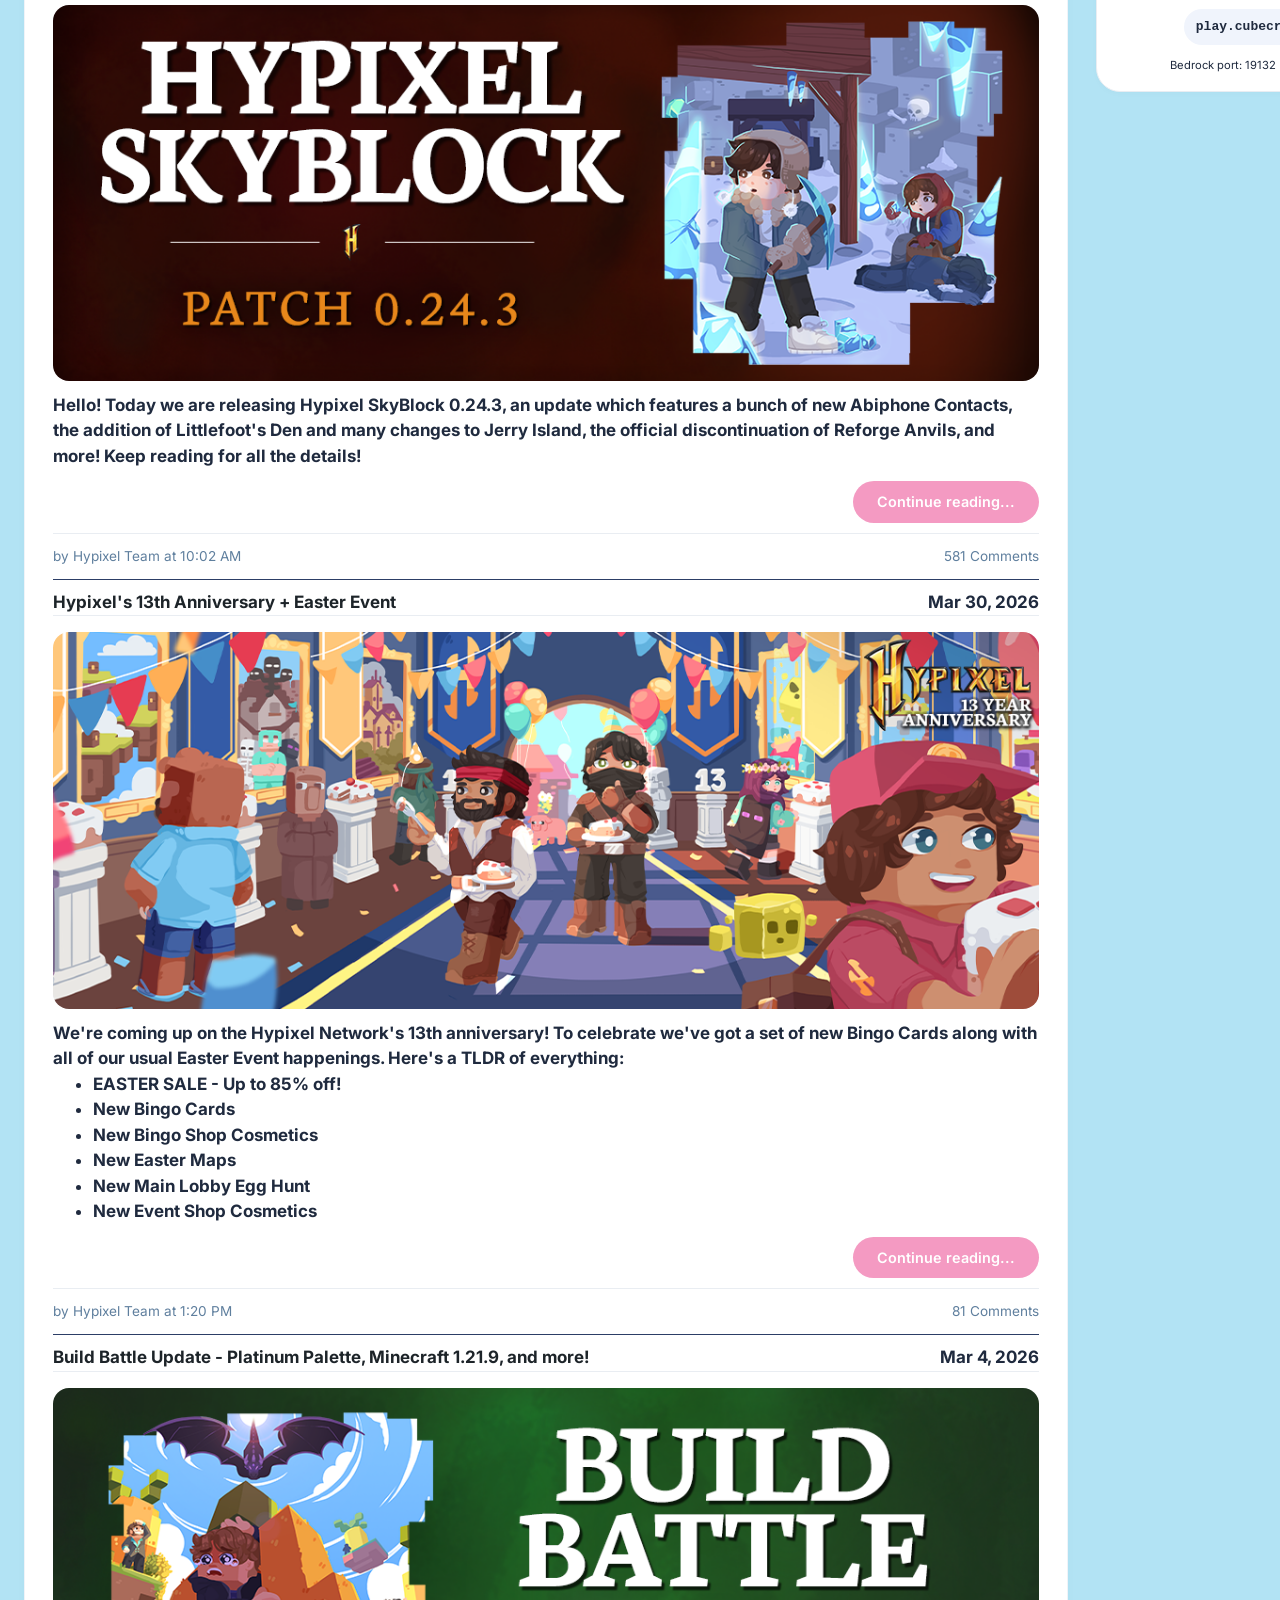
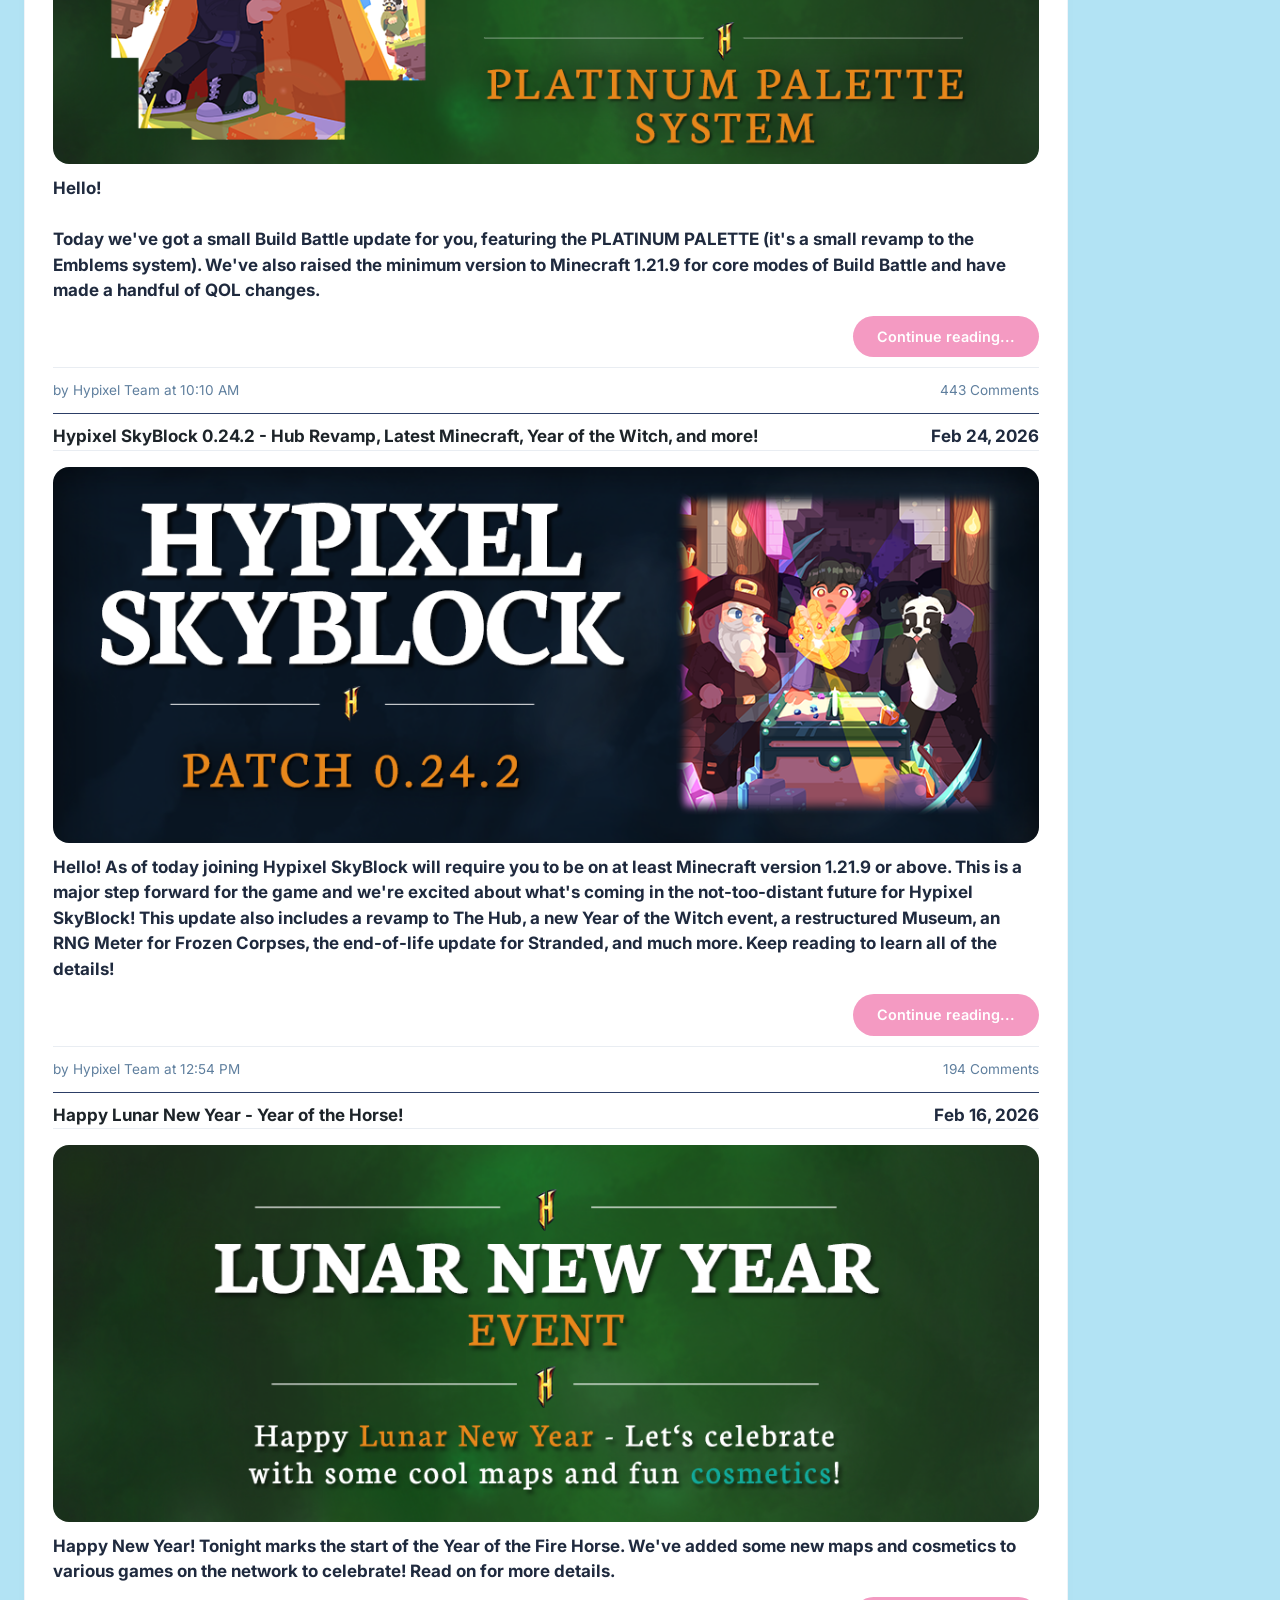
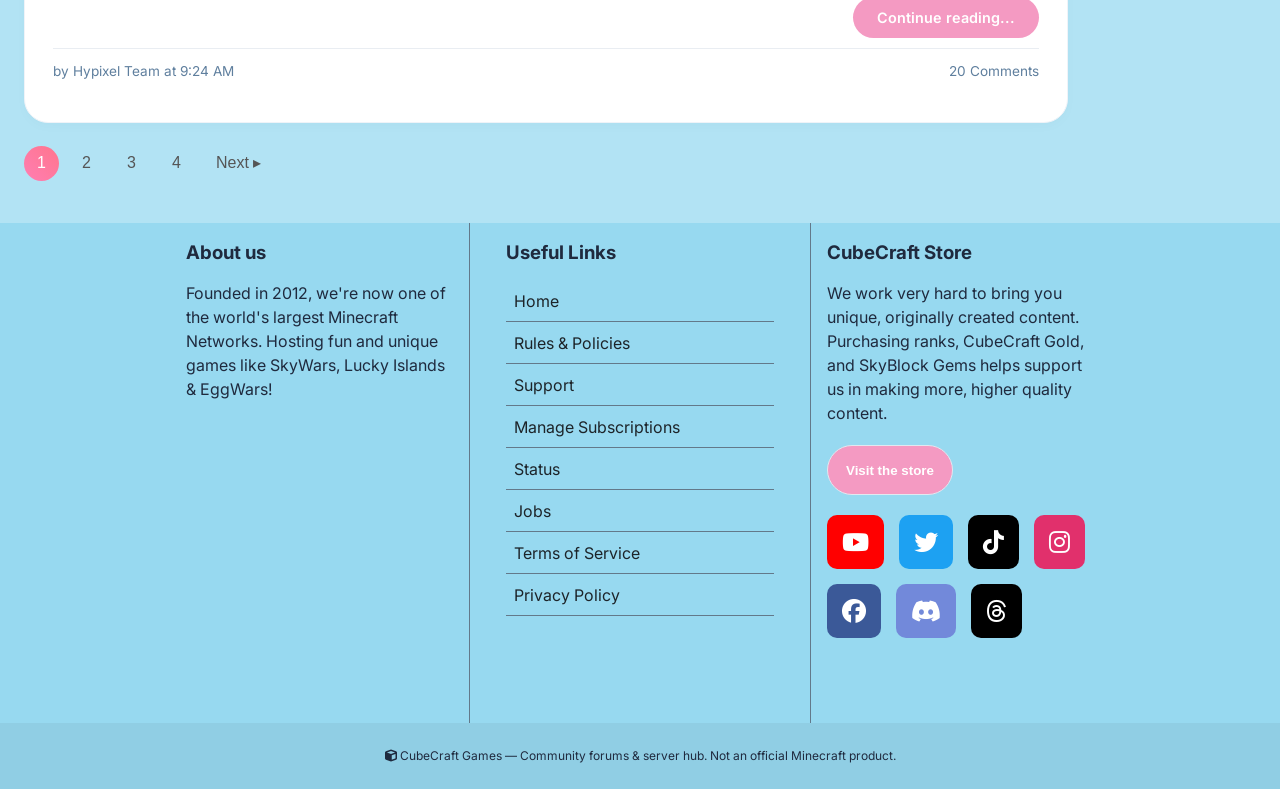
==== commit 0bd3a5fb: "tinh chinh" ====
--- a/index.html
+++ b/index.html
@@ -22,7 +22,7 @@
     <!-- Header with logo + search -->
     <div class="forum-header">
       <div class="logo-area">
-        <h1><i class="fas fa-cube" style="color: #2B6EF0; margin-right: 6px;"></i> CubeCraft Games</h1>
+        <h1>CubeCraft Games</h1>
         <p>The original Minecraft server network</p>
       </div>
       <div class="header-right">
@@ -93,10 +93,9 @@
         <!-- Navigation Menu -->
         <nav class="nav-bar">
           <ul class="nav-menu">
-            <li><a href="#">Home</a></li>
-            <li><a href="#">Play</a></li>
+            <li><a href="index.html">Home</a></li>
+            <li><a href="./play/play.html">Play</a></li>
             <li><a href="#">Forums</a></li>
-            <li><a href="#">Wiki</a></li>
             <li><a href="#">Rules</a></li>
             <li><a href="#">Vote</a></li>
             <li><a href="#">Support</a></li>
@@ -198,7 +197,7 @@
               </span>
             </h2>
             <div class="block-image">
-              <img src="https://hypixel.net/attachments/banner-png.3557570/" alt="Hypixel SkyBlock 0.24.3 - Abiphone Contact Bonanza, Littlefoot's Den, and More!">
+              <img src="./img/100/101.png" alt="Hypixel SkyBlock 0.24.3 - Abiphone Contact Bonanza, Littlefoot's Den, and More!">
               Hello! Today we are releasing Hypixel SkyBlock 0.24.3, an update which features a bunch of new Abiphone Contacts, the addition of Littlefoot's Den and many changes to Jerry Island, the official discontinuation of Reforge Anvils, and more! Keep reading for all the details!
               <a href="#">Continue reading...</a>
             </div>
@@ -218,7 +217,7 @@
               </span>
             </h2>
             <div class="block-image">
-              <img src="https://hypixel.net/attachments/banner-png.3555573/" alt="Hypixel's 13th Anniversary + Easter Event">
+              <img src="./img/100/102.png" alt="Hypixel's 13th Anniversary + Easter Event">
               We're coming up on the Hypixel Network's 13th anniversary! To celebrate we've got a set of new Bingo Cards along with all of our usual Easter Event happenings. Here's a TLDR of everything:
               <ul class="event-list">
                 <li>EASTER SALE - Up to 85% off!</li>
@@ -246,7 +245,7 @@
               </span>
             </h2>
             <div class="block-image">
-              <img src="https://hypixel.net/attachments/buildbattle-26-png.3532000/" alt="Build Battle Update - Platinum Palette, Minecraft 1.21.9, and more!">
+              <img src="./img/100/103.png" alt="Build Battle Update - Platinum Palette, Minecraft 1.21.9, and more!">
               Hello! 
               <br>
               <br>
@@ -269,7 +268,7 @@
               </span>
             </h2>
             <div class="block-image">
-              <img src="https://hypixel.net/attachments/1771548767895-png.3544932/" alt="Hypixel SkyBlock 0.24.2 - Hub Revamp, Latest Minecraft, Year of the Witch, and more!">
+              <img src="./img/100/104.png" alt="Hypixel SkyBlock 0.24.2 - Hub Revamp, Latest Minecraft, Year of the Witch, and more!">
               Hello! As of today joining Hypixel SkyBlock will require you to be on at least Minecraft version 1.21.9 or above. This is a major step forward for the game and we're excited about what's coming in the not-too-distant future for Hypixel SkyBlock! This update also includes a revamp to The Hub, a new Year of the Witch event, a restructured Museum, an RNG Meter for Frozen Corpses, the end-of-life update for Stranded, and much more. Keep reading to learn all of the details!
               <a href="#">Continue reading...</a>
             </div>
@@ -289,7 +288,7 @@
               </span>
             </h2>
             <div class="block-image">
-              <img src="https://hypixel.net/attachments/1771249891379-png.3543541/" alt="Happy Lunar New Year - Year of the Horse!">
+              <img src="./img/100/105.png" alt="Happy Lunar New Year - Year of the Horse!">
               Happy New Year! Tonight marks the start of the Year of the Fire Horse. We've added some new maps and cosmetics to various games on the network to celebrate! Read on for more details.
               <a href="#">Continue reading...</a>
             </div>
--- a/css/main.css
+++ b/css/main.css
@@ -180,23 +180,23 @@
 }
 
 .card-1 {
-    background-image: url(https://forums.cubecraftcdn.com/xenforo/data/thfeature/feature_backgrounds/0/666.jpg);
+    background-image: url(../img/card-1.jpg);
 }
 
 .card-2 {
-    background-image: url(https://forums.cubecraftcdn.com/xenforo/data/thfeature/feature_backgrounds/0/665.jpg);
+    background-image: url(../img/card-2.jpg);
 }
 
 .card-3 {
-    background-image: url(https://forums.cubecraftcdn.com/xenforo/data/thfeature/feature_backgrounds/0/664.jpg);
+    background-image: url(../img/card-3.jpg);
 }
 
 .card-4 {
-    background-image: url(https://forums.cubecraftcdn.com/xenforo/data/thfeature/feature_backgrounds/0/663.jpg);
+    background-image: url(../img/card-4.jpg);
 }
 
 .card-5 {
-    background-image: url(https://forums.cubecraftcdn.com/xenforo/data/thfeature/feature_backgrounds/0/662.jpg);
+    background-image: url(../img/card-5.jpg);
 }
 
 .entry-header h3 {
@@ -211,7 +211,7 @@
 
 /* welcome card */
 .welcome-card {
-    background: url(https://forums.cubecraftcdn.com/xenforo/serve/styles/cubecraft/cubecraft/welcome-play.png);
+    background: url(../img/welcome-play.png);
     border-radius: 28px;
     padding: 32px 28px;
     color: white;
@@ -316,13 +316,16 @@
     padding: 8px 12px;
     border-radius: 50%;
     transition: 0.3s;
+    width: 35px;
+    height: 35px;
+    align-items: center;
+    display: flex;
+    justify-content: center;
 }
 
 .page.active {
     background: linear-gradient(45deg, #ff7eb3, #ff758c);
     color: white;
-    width: 35px;
-    height: 35px;
     display: flex;
     align-items: center;
     justify-content: center;
